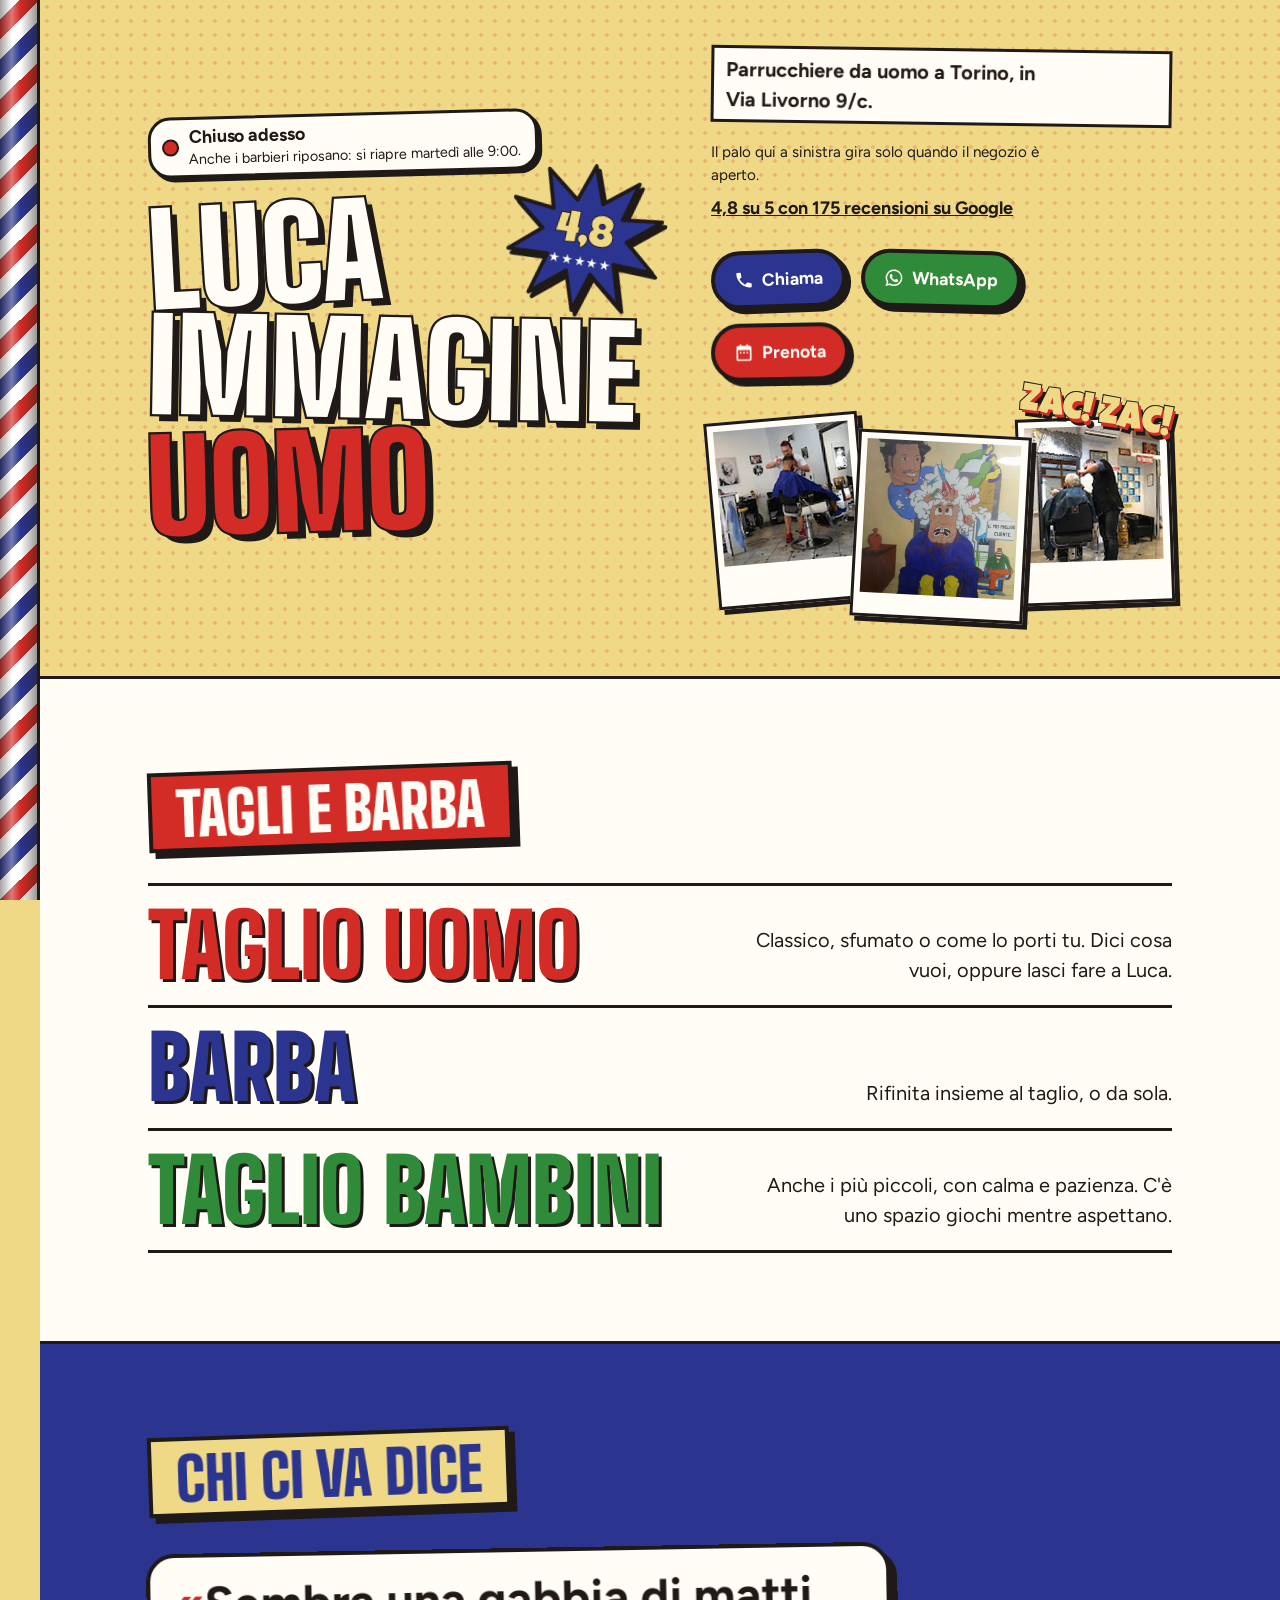
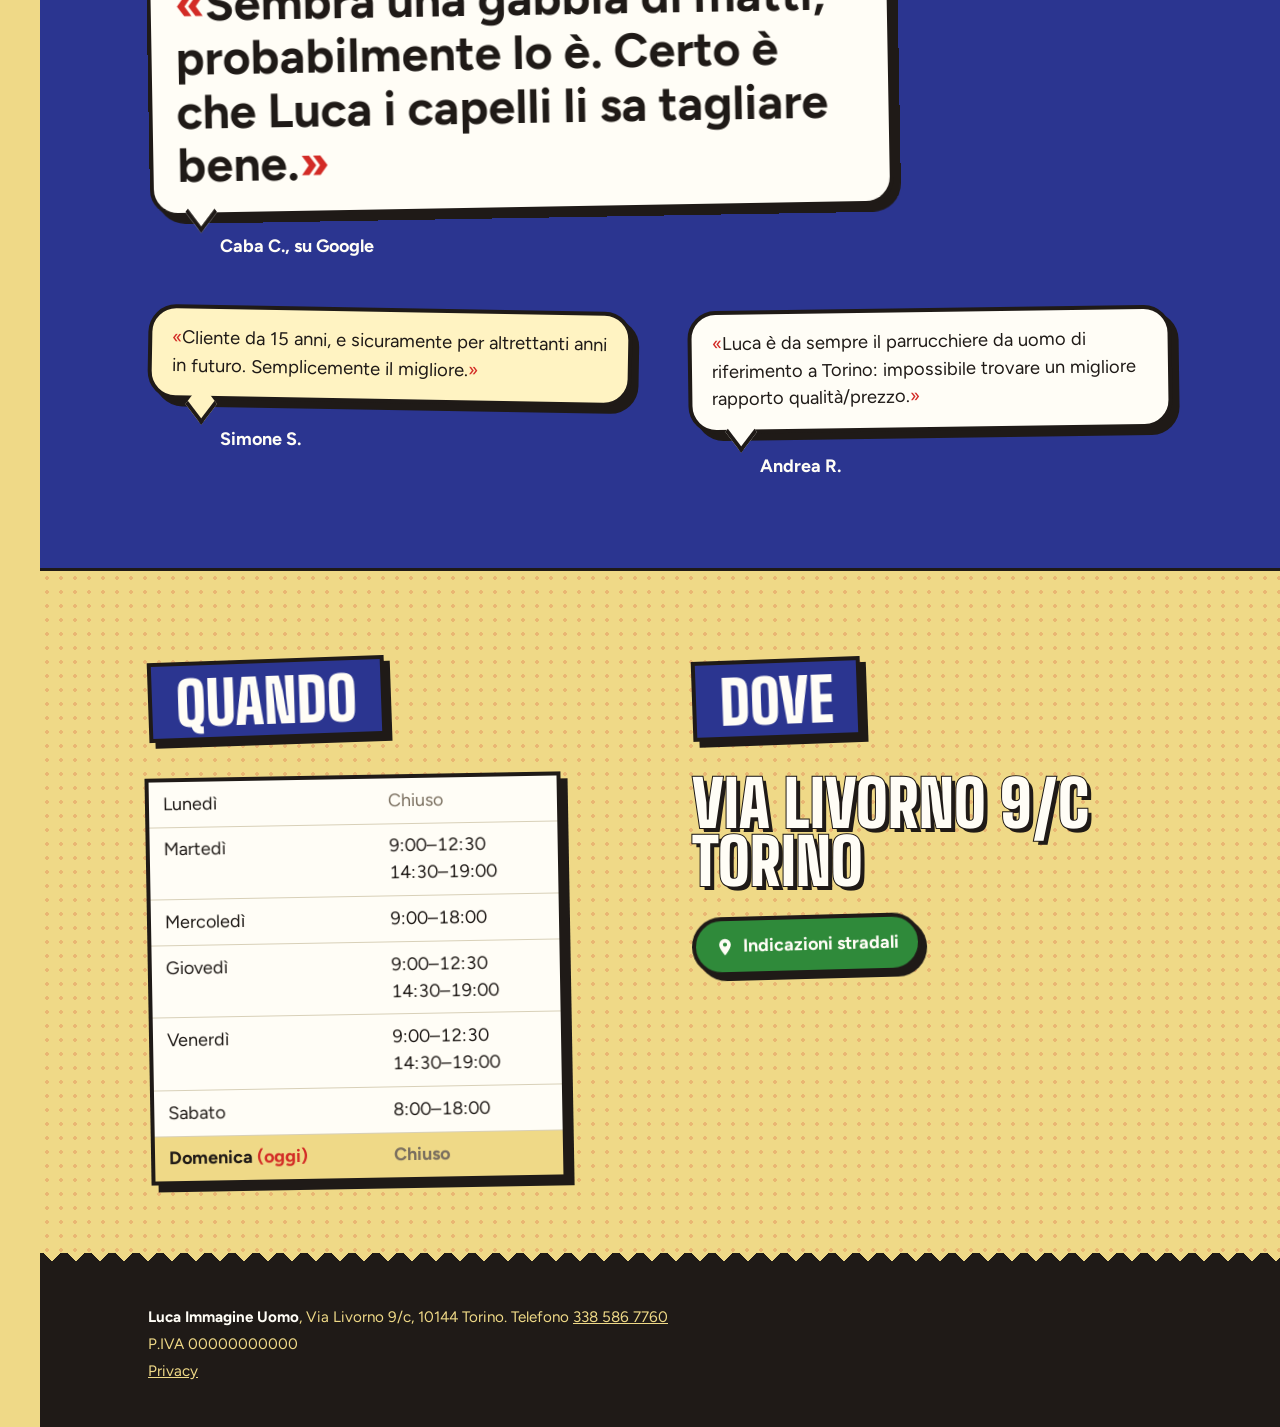
==== index.html @ 42a4b359 "Prenota segue il mouse ovunque dal primo movimento Co-Authored-By: Claude <noreply@anthropic.com>" ====
<!doctype html>
<html lang="it">
<head>
<meta charset="utf-8">
<meta name="viewport" content="width=device-width, initial-scale=1, viewport-fit=cover">
<title>Luca Immagine Uomo — Parrucchiere da uomo a Torino, Via Livorno 9/c</title>
<meta name="description" content="Parrucchiere da uomo in Via Livorno 9/c a Torino. Taglio, barba e bambini. 4,8 su Google con 175 recensioni. Chiama, scrivi su WhatsApp o prenota online.">
<meta property="og:title" content="Luca Immagine Uomo — Parrucchiere da uomo a Torino">
<meta property="og:image" content="assets/murale.jpg">
<meta property="og:description" content="Via Livorno 9/c, Torino. Taglio, barba e bambini.">
<meta name="theme-color" content="#efd987">
<link rel="icon" href="assets/favicon.svg" type="image/svg+xml">
<link rel="preload" href="assets/luckiest-guy-latin-400-normal.woff2" as="font" type="font/woff2" crossorigin>
<link rel="preload" href="assets/big-shoulders-display-latin-900-normal.woff2" as="font" type="font/woff2" crossorigin>
<link rel="stylesheet" href="style.css">
<script type="application/ld+json">
{
  "@context": "https://schema.org",
  "@type": "HairSalon",
  "name": "Luca Immagine Uomo",
  "telephone": "+393385867760",
  "address": {
    "@type": "PostalAddress",
    "streetAddress": "Via Livorno 9/c",
    "postalCode": "10144",
    "addressLocality": "Torino",
    "addressCountry": "IT"
  },
  "openingHoursSpecification": [
    {"@type":"OpeningHoursSpecification","dayOfWeek":["Tuesday","Thursday","Friday"],"opens":"09:00","closes":"12:30"},
    {"@type":"OpeningHoursSpecification","dayOfWeek":["Tuesday","Thursday","Friday"],"opens":"14:30","closes":"19:00"},
    {"@type":"OpeningHoursSpecification","dayOfWeek":"Wednesday","opens":"09:00","closes":"18:00"},
    {"@type":"OpeningHoursSpecification","dayOfWeek":"Saturday","opens":"08:00","closes":"18:00"}
  ]
}
</script>
</head>
<body>

<div class="palo" aria-hidden="true"></div>

<header class="testa">
  <div class="dentro">
    <div class="nome-scatola">
      <a class="stato" id="stato" href="#orari">Guarda gli orari</a>
      <div class="nome-riga">
      <h1 class="grande nome"><span>Luca</span><span>Immagine</span><span class="uomo">Uomo</span></h1>
      <div class="scoppio" aria-hidden="true">
        <svg viewBox="0 0 200 200"><polygon points="100,4 117,52 160,18 146,68 198,62 156,96 196,130 144,128 160,182 116,146 100,196 84,146 40,182 56,128 4,130 44,96 2,62 54,68 40,18 83,52"/></svg>
        <span class="voto">4,8<small>★★★★★</small></span>
      </div>
      </div>
    </div>

    <div>
      <p class="sotto">Parrucchiere da uomo a Torino, in <span class="nowrap">Via Livorno 9/c</span>.</p>
      <p class="nota">Il palo qui a sinistra gira solo quando il negozio è aperto.</p>

      <p class="recensioni-link"><a href="https://www.google.com/maps/search/?api=1&amp;query=Luca+Immagine+Uomo+Via+Livorno+9c+Torino" rel="noopener">4,8 su 5 con 175 recensioni su Google</a></p>

      <nav class="azioni" aria-label="Contatti">
        <a class="chiama" href="tel:+393385867760">
          <svg viewBox="0 0 24 24" aria-hidden="true"><path fill="currentColor" d="M6.6 10.8a15.1 15.1 0 0 0 6.6 6.6l2.2-2.2c.3-.3.7-.4 1-.2 1.1.4 2.3.6 3.6.6.6 0 1 .4 1 1V20c0 .6-.4 1-1 1A17 17 0 0 1 3 4c0-.6.4-1 1-1h3.5c.6 0 1 .4 1 1 0 1.3.2 2.5.6 3.6.1.3 0 .7-.2 1l-2.3 2.2Z"/></svg>
          Chiama
        </a>
        <a class="whatsapp" href="https://wa.me/393385867760" rel="noopener">
          <svg viewBox="0 0 24 24" aria-hidden="true"><path fill="currentColor" d="M12 2a10 10 0 0 0-8.6 15.1L2 22l5-1.3A10 10 0 1 0 12 2Zm0 18.2c-1.5 0-3-.4-4.2-1.2l-.3-.2-3 .8.8-2.9-.2-.3A8.2 8.2 0 1 1 12 20.2Zm4.5-6.1c-.2-.1-1.5-.7-1.7-.8-.2-.1-.4-.1-.6.1l-.8 1c-.1.2-.3.2-.5.1a6.7 6.7 0 0 1-3.3-2.9c-.3-.4.3-.4.7-1.4.1-.2 0-.3 0-.4l-.8-1.8c-.2-.5-.4-.4-.6-.4h-.5c-.2 0-.4.1-.7.3-.2.3-.9.9-.9 2.2s.9 2.5 1 2.7c.1.2 1.8 2.8 4.4 3.9 1.6.7 2.3.8 3.1.6.5-.1 1.5-.6 1.7-1.2.2-.6.2-1.1.2-1.2-.1-.1-.2-.2-.5-.3Z"/></svg>
          WhatsApp
        </a>
        <a class="prenota" href="https://www.cutapp.it/prenota/parrucchiere-luca-immagine-uomo-torino-8bb808/" rel="noopener">
          <svg viewBox="0 0 24 24" aria-hidden="true"><path fill="currentColor" d="M7 2v2H5a2 2 0 0 0-2 2v14c0 1.1.9 2 2 2h14a2 2 0 0 0 2-2V6a2 2 0 0 0-2-2h-2V2h-2v2H9V2H7Zm-2 7h14v11H5V9Zm2 2v2h2v-2H7Zm4 0v2h2v-2h-2Zm4 0v2h2v-2h-2Z"/></svg>
          Prenota
        </a>
      </nav>

      <div class="tavolo">
        <span class="zac" aria-hidden="true">Zac! Zac!</span>
        <ul class="polaroid" aria-label="Foto dal negozio">
          <li><img src="assets/luca-al-lavoro-1.jpg" width="375" height="375" alt="Luca al lavoro in negozio, con un cliente seduto sulla poltrona."></li>
          <li><img src="assets/murale-quadrato.jpg" width="480" height="480" alt="Il murale del vecchio negozio: Luca in versione fumetto taglia una montagna di capelli schiumosi a un cliente terrorizzato."></li>
          <li><img src="assets/luca-al-lavoro-2.jpg" width="375" height="375" alt="Luca mentre taglia i capelli a un cliente."></li>
        </ul>
      </div>
    </div>
  </div>
</header>

<main>
  <section class="sezione nuvola" aria-labelledby="t-cosa">
    <div class="dentro">
      <h2 class="grande titolo" id="t-cosa">Tagli e barba</h2>
      <ul class="listino">
        <li>
          <h3 class="grande">Taglio uomo</h3>
          <p>Classico, sfumato o come lo porti tu. Dici cosa vuoi, oppure lasci fare a Luca.</p>
        </li>
        <li>
          <h3 class="grande">Barba</h3>
          <p>Rifinita insieme al taglio, o da sola.</p>
        </li>
        <li>
          <h3 class="grande">Taglio bambini</h3>
          <p>Anche i più piccoli, con calma e pazienza. C'è uno spazio giochi mentre aspettano.</p>
        </li>
      </ul>
    </div>
  </section>

  <section class="sezione mantella" aria-labelledby="t-voci">
    <div class="dentro">
      <h2 class="grande titolo" id="t-voci">Chi ci va dice</h2>
      <div class="voci">
        <blockquote class="citazione">
          <p>Sembra una gabbia di matti, probabilmente lo è. Certo è che Luca i capelli li sa tagliare bene.</p>
          <footer>Caba C., su Google</footer>
        </blockquote>
      </div>
      <ul class="altre">
        <li>
          <blockquote>
            <p>Cliente da 15 anni, e sicuramente per altrettanti anni in futuro. Semplicemente il migliore.</p>
            <footer>Simone S.</footer>
          </blockquote>
        </li>
        <li>
          <blockquote>
            <p>Luca è da sempre il parrucchiere da uomo di riferimento a Torino: impossibile trovare un migliore rapporto qualità/prezzo.</p>
            <footer>Andrea R.</footer>
          </blockquote>
        </li>
      </ul>
    </div>
  </section>

  <section class="sezione muro" id="orari" aria-labelledby="t-quando">
    <div class="dentro pratico">
      <div>
        <h2 class="grande titolo" id="t-quando">Quando</h2>
        <table class="orari">
          <tbody>
            <tr data-giorno="1"><th scope="row">Lunedì</th><td class="riposo">Chiuso</td></tr>
            <tr data-giorno="2"><th scope="row">Martedì</th><td>9:00–12:30<br>14:30–19:00</td></tr>
            <tr data-giorno="3"><th scope="row">Mercoledì</th><td>9:00–18:00</td></tr>
            <tr data-giorno="4"><th scope="row">Giovedì</th><td>9:00–12:30<br>14:30–19:00</td></tr>
            <tr data-giorno="5"><th scope="row">Venerdì</th><td>9:00–12:30<br>14:30–19:00</td></tr>
            <tr data-giorno="6"><th scope="row">Sabato</th><td>8:00–18:00</td></tr>
            <tr data-giorno="0"><th scope="row">Domenica</th><td class="riposo">Chiuso</td></tr>
          </tbody>
        </table>
      </div>
      <div>
        <h2 class="grande titolo">Dove</h2>
        <address class="grande indirizzo">Via Livorno 9/c<br>Torino</address>
        <a class="pulsante" href="https://www.google.com/maps/dir/?api=1&amp;destination=Via+Livorno+9c+10144+Torino" rel="noopener">
          <svg viewBox="0 0 24 24" aria-hidden="true"><path fill="currentColor" d="M12 2a7 7 0 0 0-7 7c0 5.2 7 13 7 13s7-7.8 7-13a7 7 0 0 0-7-7Zm0 9.5A2.5 2.5 0 1 1 12 6.5a2.5 2.5 0 0 1 0 5Z"/></svg>
          Indicazioni stradali
        </a>
      </div>
    </div>
  </section>
</main>

<footer class="piede">
  <div class="dentro">
    <p><strong>Luca Immagine Uomo</strong>, Via Livorno 9/c, 10144 Torino. Telefono <a href="tel:+393385867760">338 586 7760</a></p>
    <p>P.IVA <!-- DA INSERIRE: partita IVA del cliente -->00000000000</p>
    <p><a href="privacy.html">Privacy</a></p>
  </div>
</footer>

<script>
/* Dice se il negozio è aperto adesso (ora di Torino) e fa girare il palo.
   Nessun dato esce dal browser. Se gli orari cambiano, vanno cambiati
   qui sotto E nella tabella "Quando" più in alto. */
(function () {
  var ORARI = {
    0: [],
    1: [],
    2: [["09:00", "12:30"], ["14:30", "19:00"]],
    3: [["09:00", "18:00"]],
    4: [["09:00", "12:30"], ["14:30", "19:00"]],
    5: [["09:00", "12:30"], ["14:30", "19:00"]],
    6: [["08:00", "18:00"]]
  };
  var NOMI = ["domenica", "lunedì", "martedì", "mercoledì", "giovedì", "venerdì", "sabato"];
  var SIGLE = { Sun: 0, Mon: 1, Tue: 2, Wed: 3, Thu: 4, Fri: 5, Sat: 6 };

  function minuti(t) { var p = t.split(":"); return p[0] * 60 + +p[1]; }
  function bello(t) { return t.replace(/^0/, ""); }

  function aggiorna() {
    var parti = {};
    new Intl.DateTimeFormat("en-GB", {
      timeZone: "Europe/Rome", weekday: "short",
      hour: "2-digit", minute: "2-digit", hourCycle: "h23"
    }).formatToParts(new Date()).forEach(function (p) { parti[p.type] = p.value; });

    var giorno = SIGLE[parti.weekday];
    var adesso = +parti.hour * 60 + +parti.minute;

    // la prossima apertura dopo un certo minuto di oggi
    function prossima(dopo) {
      for (var i = 0; i < 8; i++) {
        var g = (giorno + i) % 7;
        for (var j = 0; j < ORARI[g].length; j++) {
          var inizio = ORARI[g][j][0];
          if (i > 0 || minuti(inizio) > dopo) {
            var giornoTesto = i === 0 ? "" : i === 1 ? "domani " : NOMI[g] + " ";
            return { oggi: i === 0, testo: giornoTesto + "alle " + bello(inizio) };
          }
        }
      }
      return null;
    }

    var fasce = ORARI[giorno], fascia = null;
    fasce.forEach(function (f) {
      if (adesso >= minuti(f[0]) && adesso < minuti(f[1])) fascia = f;
    });

    var aperto = !!fascia, titolo, frase = "", poi;
    if (aperto) {
      titolo = "Aperto adesso, fino alle " + bello(fascia[1]);
      poi = prossima(minuti(fascia[1]) - 1);
      if (poi) {
        frase = (poi.oggi ? "Poi Luca va a mangiare: si riapre " : "Poi le forbici riposano: si riapre ") + poi.testo + ".";
      }
    } else {
      titolo = "Chiuso adesso";
      poi = prossima(adesso);
      if (poi) {
        if (!fasce.length) frase = "Anche i barbieri riposano: si riapre ";
        else if (!poi.oggi) frase = "Le forbici riposano: si riapre ";
        else if (adesso < minuti(fasce[0][0])) frase = "Luca sta scaldando le forbici: si apre ";
        else frase = "Luca è a pranzo: si riapre ";
        frase += poi.testo + ".";
      }
    }

    document.body.classList.toggle("aperto", aperto);
    document.body.classList.toggle("chiuso", !aperto);

    var stato = document.getElementById("stato");
    var dentro = document.createElement("span");
    var forte = document.createElement("strong");
    var piccolo = document.createElement("small");
    forte.textContent = titolo;
    piccolo.textContent = frase;
    dentro.appendChild(forte);
    dentro.appendChild(piccolo);
    stato.textContent = "";
    stato.appendChild(dentro);

    var righe = document.querySelectorAll(".orari tr");
    for (var r = 0; r < righe.length; r++) {
      righe[r].classList.toggle("oggi", +righe[r].getAttribute("data-giorno") === giorno);
    }
  }

  try { aggiorna(); setInterval(aggiorna, 60000); } catch (e) { /* resta il link agli orari */ }
})();
</script>
<script>
/* Gioco di pochi secondi, solo col mouse su schermo grande:
   dal primo movimento del mouse "Prenota" resta attaccato al puntatore,
   ovunque vada; "Chiama" scappa quando ci si avvicina.
   Dopo DURATA millisecondi tutto torna fermo e normale.
   Non parte su telefono, da tastiera o con le animazioni ridotte. */
(function () {
  if (!window.matchMedia) return;
  if (!matchMedia("(hover: hover) and (pointer: fine) and (min-width: 56rem)").matches) return;
  if (matchMedia("(prefers-reduced-motion: reduce)").matches) return;

  var DURATA = 6000;
  var pezzi = [
    { el: document.querySelector(".azioni .prenota"), segue: true, x: 0, y: 0 },
    { el: document.querySelector(".azioni .chiama"), segue: false, raggio: 130, max: 110, x: 0, y: 0 }
  ];
  if (!pezzi[0].el || !pezzi[1].el) return;
  var partito = false;

  function muovi(e) {
    if (!partito) {
      partito = true;
      pezzi[0].el.style.zIndex = 30; // sopra a tutto mentre insegue
      setTimeout(fine, DURATA);
    }
    pezzi.forEach(function (p) {
      var r = p.el.getBoundingClientRect();
      // centro "di casa" del bottone, cioè senza lo spostamento del gioco
      var cx = r.left + r.width / 2 - p.x, cy = r.top + r.height / 2 - p.y;
      var dx = e.clientX - cx, dy = e.clientY - cy;
      var d = Math.sqrt(dx * dx + dy * dy) || 1;
      if (p.segue) {
        p.x = dx; p.y = dy;
      } else if (d < p.raggio) {
        var spinta = (1 - d / p.raggio) * p.max;
        p.x = -dx / d * spinta; p.y = -dy / d * spinta;
      } else { p.x = 0; p.y = 0; }
      p.el.style.translate = p.x + "px " + p.y + "px";
    });
  }

  function fine() {
    document.removeEventListener("mousemove", muovi);
    pezzi.forEach(function (p) { p.el.style.translate = ""; p.el.style.zIndex = ""; });
  }

  document.addEventListener("mousemove", muovi, { passive: true });
})();
</script>
</body>
</html>
---- style.css ----
/* Luca Immagine Uomo
   Fumetto: muro giallo a puntini, contorni neri, adesivi storti.
   Il palo da barbiere sul bordo sinistro gira solo quando il negozio
   è aperto (lo decide lo script in fondo a index.html). */

@font-face {
  font-family: "Big Shoulders";
  src: url("assets/big-shoulders-display-latin-900-normal.woff2") format("woff2");
  font-weight: 900;
  font-display: swap;
}
@font-face {
  font-family: "Luckiest Guy";
  src: url("assets/luckiest-guy-latin-400-normal.woff2") format("woff2");
  font-display: swap;
}
@font-face {
  font-family: "Figtree";
  src: url("assets/figtree-latin-400-normal.woff2") format("woff2");
  font-weight: 400;
  font-display: swap;
}
@font-face {
  font-family: "Figtree";
  src: url("assets/figtree-latin-700-normal.woff2") format("woff2");
  font-weight: 700;
  font-display: swap;
}

:root {
  --muro: #efd987;
  --mantella: #2b3590;
  --pettine: #2f8a3a;
  --forbici: #d32b26;
  --inchiostro: #1f1a17;
  --nuvola: #fffdf6;
  --tratto: 3px solid var(--inchiostro);
  --ombra: 5px 5px 0 var(--inchiostro);
  --puntini: radial-gradient(rgba(211, 43, 38, 0.2) 1.6px, transparent 1.8px);
  --palo: clamp(16px, 3.6vw, 40px);
  --barra: 4.25rem;
}

* { box-sizing: border-box; }

html { -webkit-text-size-adjust: 100%; scroll-behavior: smooth; overflow-x: clip; }

body {
  margin: 0;
  padding-left: var(--palo);
  padding-bottom: calc(var(--barra) + env(safe-area-inset-bottom, 0px));
  background: var(--muro);
  color: var(--inchiostro);
  font-family: "Figtree", system-ui, sans-serif;
  font-size: 1.125rem;
  line-height: 1.5;
}

img { display: block; max-width: 100%; height: auto; }
a { color: inherit; }
:focus-visible { outline: 3px solid var(--inchiostro); outline-offset: 3px; box-shadow: 0 0 0 3px #fff; }

.dentro {
  max-width: 70rem;
  margin: 0 auto;
  padding-left: clamp(16px, 4vw, 48px);
  padding-right: clamp(16px, 4vw, 48px);
}

.grande {
  font-family: "Big Shoulders", "Arial Narrow", Impact, sans-serif;
  font-weight: 900;
  text-transform: uppercase;
  line-height: 0.9;
  margin: 0;
}

/* ---------- Il palo ---------- */

.palo {
  position: fixed;
  z-index: 20;
  top: 0;
  bottom: 0;
  left: 0;
  width: var(--palo);
  border-right: var(--tratto);
  background-image:
    linear-gradient(90deg, rgba(31,26,23,.4), rgba(255,255,255,.35) 32%, rgba(255,255,255,0) 55%, rgba(31,26,23,.45)),
    repeating-linear-gradient(135deg,
      #fff 0 14.142px,
      var(--forbici) 14.142px 28.284px,
      #fff 28.284px 42.426px,
      var(--mantella) 42.426px 56.569px);
  background-size: 100% 100%, 100% 80px;
}
@media (prefers-reduced-motion: no-preference) {
  .aperto .palo { animation: gira 2.6s linear infinite; }
  @keyframes gira { to { background-position: 0 0, 0 80px; } }
}

/* ---------- Testa ---------- */

.testa {
  background: var(--puntini) 0 0 / 14px 14px var(--muro);
  padding-top: clamp(1.5rem, 4vw, 3rem);
  padding-bottom: clamp(2.5rem, 6vw, 4.5rem);
}
.testa .dentro { display: grid; gap: 2rem; }

.nome-scatola { container-type: inline-size; }
.nome-riga { position: relative; }

.nome {
  font-size: 25cqi;
  color: var(--nuvola);
  -webkit-text-stroke: 0.9cqi var(--inchiostro);
  paint-order: stroke fill;
  text-shadow: 1.4cqi 1.4cqi 0 var(--inchiostro);
}
.nome span { display: block; width: max-content; }
.nome span:nth-child(1) { transform: rotate(-3deg); }
.nome span:nth-child(2) { transform: rotate(1deg); }
.nome .uomo { color: var(--forbici); transform: rotate(-1.5deg); }

.stato {
  display: inline-flex;
  align-items: center;
  gap: 0.6rem;
  margin: 0 0 1.5rem;
  padding: 0.4rem 0.9rem 0.4rem 0.7rem;
  background: var(--nuvola);
  border: var(--tratto);
  box-shadow: 4px 4px 0 var(--inchiostro);
  border-radius: 1.4rem;
  line-height: 1.3;
  text-decoration: none;
  transform: rotate(-1.5deg);
}
.stato::before {
  content: "";
  width: 0.8rem;
  height: 0.8rem;
  border-radius: 50%;
  border: 2px solid var(--inchiostro);
  background: #b9b3a3;
  flex: none;
}
.stato strong { display: block; }
.stato small { display: block; font-size: 0.9rem; }
.aperto .stato::before { background: #3fcf5f; }
.chiuso .stato::before { background: var(--forbici); }

/* adesivo del voto, appiccicato di fianco a "LUCA" */
.scoppio {
  position: absolute;
  right: -1cqi;
  top: -7cqi;
  width: 30cqi;
  aspect-ratio: 1;
  display: grid;
  place-items: center;
  transform: rotate(10deg);
}
.scoppio svg {
  position: absolute;
  inset: 0;
  width: 100%;
  height: 100%;
  fill: var(--mantella);
  stroke: var(--inchiostro);
  stroke-width: 5;
  stroke-linejoin: round;
  filter: drop-shadow(4px 4px 0 var(--inchiostro));
}
.scoppio .voto {
  position: relative;
  font-family: "Luckiest Guy", "Arial Black", sans-serif;
  font-size: 8.5cqi;
  line-height: 1;
  color: var(--muro);
  -webkit-text-stroke: 0.35cqi var(--inchiostro);
  paint-order: stroke fill;
  text-align: center;
  margin-top: 1.5cqi;
}
.scoppio .voto small {
  display: block;
  font-size: 2.6cqi;
  letter-spacing: 0.05em;
  color: var(--nuvola);
  -webkit-text-stroke: 0;
}
@media (prefers-reduced-motion: no-preference) {
  .scoppio { animation: botto 0.6s cubic-bezier(.2, 1.6, .4, 1) 0.25s both; }
  @keyframes botto {
    from { transform: rotate(-25deg) scale(0); }
    to { transform: rotate(10deg) scale(1); }
  }
}

.sotto {
  display: inline-block;
  background: var(--nuvola);
  border: var(--tratto);
  padding: 0.35rem 0.75rem;
  margin: 0;
  font-weight: 700;
  font-size: clamp(1.05rem, 2.4vw, 1.25rem);
  transform: rotate(0.8deg);
}
.nowrap { white-space: nowrap; }
.nota { font-size: 0.95rem; margin: 1rem 0 0; max-width: 34ch; }
@media (prefers-reduced-motion: reduce) { .nota { display: none; } }
.recensioni-link { margin: 0.5rem 0 0; font-weight: 700; }

/* ---------- Polaroid a colori + adesivo "Zac! Zac!" ---------- */

.tavolo { position: relative; margin-top: 2.25rem; max-width: 30rem; }
.zac {
  position: absolute;
  z-index: 5;
  top: -1.4rem;
  right: 0;
  font-family: "Luckiest Guy", "Arial Black", sans-serif;
  font-size: clamp(1.6rem, 6vw, 2.4rem);
  line-height: 1;
  color: var(--muro);
  -webkit-text-stroke: 2px var(--inchiostro);
  paint-order: stroke fill;
  text-shadow: 3px 3px 0 var(--forbici), 6px 6px 0 var(--inchiostro);
  transform: rotate(10deg);
  pointer-events: none;
}
.polaroid {
  list-style: none;
  margin: 0;
  padding: 0;
  display: grid;
  grid-template-columns: repeat(3, 1fr);
}
.polaroid li {
  position: relative;
  background: var(--nuvola);
  border: var(--tratto);
  box-shadow: var(--ombra);
  padding: 0.4rem 0.4rem 1.3rem;
}
.polaroid li:nth-child(1) { transform: rotate(-5deg); z-index: 1; }
.polaroid li:nth-child(2) { transform: rotate(3deg) translateY(1rem); margin: 0 -0.6rem; z-index: 2; }
.polaroid li:nth-child(3) { transform: rotate(-2deg); z-index: 1; }
.polaroid img { width: 100%; aspect-ratio: 1; object-fit: cover; }
/* ---------- Azioni: barra fissa su telefono, bottoni su schermo grande ---------- */

.azioni {
  position: fixed;
  z-index: 15;
  left: var(--palo);
  right: 0;
  bottom: 0;
  display: grid;
  grid-template-columns: repeat(3, 1fr);
  border-top: var(--tratto);
  padding-bottom: env(safe-area-inset-bottom, 0px);
  background: var(--inchiostro);
}
.azioni a {
  display: flex;
  flex-direction: column;
  align-items: center;
  justify-content: center;
  gap: 0.15rem;
  min-height: var(--barra);
  color: var(--nuvola);
  font-weight: 700;
  font-size: 0.95rem;
  text-decoration: none;
}
.azioni a + a { border-left: var(--tratto); }
.azioni svg { width: 1.5rem; height: 1.5rem; }
.azioni .chiama { background: var(--mantella); }
.azioni .whatsapp { background: var(--pettine); }
.azioni .prenota { background: var(--forbici); }

@media (min-width: 56rem) {
  body { padding-bottom: 0; }
  .testa .dentro { grid-template-columns: 1.1fr 1fr; gap: 3.5rem; align-items: center; }
  .azioni {
    position: static;
    display: flex;
    flex-wrap: wrap;
    gap: 0.9rem;
    background: none;
    border: 0;
    padding: 0;
    margin-top: 1.75rem;
  }
  .azioni a {
    flex-direction: row;
    gap: 0.5rem;
    min-height: 0;
    padding: 0.75rem 1.2rem;
    border: 4px solid var(--inchiostro);
    border-radius: 999px;
    box-shadow: var(--ombra);
    font-size: 1.1rem;
  }
  .azioni a + a { border-left: 4px solid var(--inchiostro); }
  .azioni a:nth-child(1) { transform: rotate(-2deg); }
  .azioni a:nth-child(2) { transform: rotate(1.5deg); }
  .azioni a:nth-child(3) { transform: rotate(-1deg); }
  .azioni a:hover { transform: rotate(0) scale(1.06); }
  .azioni svg { width: 1.25rem; height: 1.25rem; }
  .azioni a { transition: translate 0.18s ease-out; }
}

/* ---------- Sezioni ---------- */

.sezione {
  border-top: var(--tratto);
  padding-top: clamp(3rem, 8vw, 5.5rem);
  padding-bottom: clamp(3rem, 8vw, 5.5rem);
}
.sezione.nuvola { background: var(--nuvola); }
.sezione.mantella { background: var(--mantella); color: var(--nuvola); }
.sezione.muro { background: var(--puntini) 0 0 / 14px 14px var(--muro); }

/* titoli come etichette adesive */
.titolo {
  display: inline-block;
  font-size: clamp(2.2rem, 8vw, 3.75rem);
  background: var(--forbici);
  color: var(--nuvola);
  padding: 0.18em 0.4em 0.12em;
  border: 4px solid var(--inchiostro);
  box-shadow: 6px 6px 0 var(--inchiostro);
  transform: rotate(-2deg);
  margin-bottom: 2.25rem;
}
.mantella .titolo { background: var(--muro); color: var(--mantella); }
.muro .titolo { background: var(--mantella); }

/* ---------- Listino ---------- */

.listino { list-style: none; margin: 0; padding: 0; border-top: var(--tratto); }
.listino li {
  display: grid;
  gap: 0.4rem 2rem;
  padding: 1.25rem 0;
  border-bottom: var(--tratto);
}
.listino h3 {
  font-size: clamp(2.6rem, 10vw, 5.5rem);
  text-shadow: 3px 3px 0 var(--inchiostro);
}
.listino li:nth-child(1) h3 { color: var(--forbici); }
.listino li:nth-child(2) h3 { color: var(--mantella); }
.listino li:nth-child(3) h3 { color: var(--pettine); }
.listino p { margin: 0; max-width: 34ch; }
@media (min-width: 56rem) {
  .listino li { grid-template-columns: 1.2fr 1fr; align-items: end; }
  .listino p { justify-self: end; text-align: right; font-size: 1.25rem; }
}

/* ---------- Voci dei clienti: nuvolette ---------- */

.citazione, .altre blockquote { margin: 0; }
.citazione p, .altre p {
  position: relative;
  margin: 0;
  background: var(--nuvola);
  color: var(--inchiostro);
  border: 4px solid var(--inchiostro);
  border-radius: 1.75rem;
  box-shadow: 7px 7px 0 var(--inchiostro);
}
.citazione p {
  padding: 1.25rem 1.5rem;
  font-weight: 700;
  font-size: clamp(1.6rem, 4.6vw, 3rem);
  line-height: 1.12;
  max-width: 24ch;
  transform: rotate(-1deg);
}
.altre p { padding: 1rem 1.25rem; font-size: 1.15rem; }
.citazione p::before, .altre p::before { content: "«"; color: var(--forbici); }
.citazione p::after, .altre p::after { content: "»"; color: var(--forbici); }
/* la codina della nuvoletta */
.citazione footer::before, .altre footer::before {
  content: "";
  position: absolute;
  left: 1.5rem;
  top: -2.15rem;
  width: 1.4rem;
  height: 1.4rem;
  background: var(--nuvola);
  border-right: 4px solid var(--inchiostro);
  border-bottom: 4px solid var(--inchiostro);
  transform: rotate(45deg) skew(8deg, 8deg);
}
.citazione footer, .altre footer {
  position: relative;
  margin: 1.4rem 0 0 1rem;
  padding-left: 3.5rem;
  font-weight: 700;
}
.altre { list-style: none; margin: 3rem 0 0; padding: 0; display: grid; gap: 2.25rem; }
.altre li:nth-child(1) p { transform: rotate(1deg); background: #fff3c2; }
.altre li:nth-child(1) footer::before { background: #fff3c2; }
.altre li:nth-child(2) p { transform: rotate(-0.8deg); }
@media (min-width: 56rem) { .altre { grid-template-columns: 1fr 1fr; gap: 3.5rem; } }

/* ---------- Orari e indirizzo ---------- */

.pratico { display: grid; gap: 3rem; }
@media (min-width: 56rem) { .pratico { grid-template-columns: 1fr 1fr; gap: 4rem; } }

.orari {
  width: 100%;
  max-width: 26rem;
  border-collapse: separate;
  border-spacing: 0;
  background: var(--nuvola);
  border: 4px solid var(--inchiostro);
  box-shadow: 7px 7px 0 var(--inchiostro);
  font-variant-numeric: tabular-nums;
  transform: rotate(-1deg);
}
.orari th, .orari td {
  text-align: left;
  vertical-align: top;
  padding: 0.55rem 0.9rem;
  border-bottom: 1px solid #d8d0b8;
}
.orari tr:last-child th, .orari tr:last-child td { border-bottom: 0; }
.orari th { font-weight: 400; }
.orari .riposo { color: #7a6f5f; }
.orari tr.oggi th, .orari tr.oggi td { background: var(--muro); font-weight: 700; }
.orari tr.oggi th::after { content: " (oggi)"; color: var(--forbici); }

.indirizzo {
  font-style: normal;
  font-size: clamp(2.4rem, 8vw, 4rem);
  color: var(--nuvola);
  -webkit-text-stroke: 2px var(--inchiostro);
  paint-order: stroke fill;
  text-shadow: 4px 4px 0 var(--inchiostro);
  margin-bottom: 1.5rem;
}
.pulsante {
  display: inline-flex;
  align-items: center;
  gap: 0.5rem;
  padding: 0.75rem 1.2rem;
  background: var(--pettine);
  color: var(--nuvola);
  border: 4px solid var(--inchiostro);
  border-radius: 999px;
  box-shadow: var(--ombra);
  font-weight: 700;
  text-decoration: none;
  transform: rotate(-1.5deg);
}
.pulsante:hover { transform: rotate(0) scale(1.05); }
.pulsante svg { width: 1.25rem; height: 1.25rem; }

/* ---------- Piede a zig-zag ---------- */

.piede {
  position: relative;
  background: var(--inchiostro);
  color: var(--muro);
  padding: 2rem 0 2.5rem;
  font-size: 0.95rem;
}
.piede::before {
  content: "";
  position: absolute;
  left: 0;
  right: 0;
  top: -17px;
  height: 18px;
  background:
    linear-gradient(135deg, transparent 50%, var(--inchiostro) 50%) 0 0 / 24px 18px repeat-x,
    linear-gradient(-135deg, transparent 50%, var(--inchiostro) 50%) 0 0 / 24px 18px repeat-x;
}
.piede p { margin: 0.25rem 0; }
.piede strong { color: var(--nuvola); }

/* ---------- Pagina privacy ---------- */

.testo { max-width: 40rem; padding-top: 3rem; padding-bottom: 3rem; }
.testo h1 {
  font-size: clamp(3rem, 12vw, 5rem);
  color: var(--forbici);
  -webkit-text-stroke: 2px var(--inchiostro);
  paint-order: stroke fill;
  text-shadow: 4px 4px 0 var(--inchiostro);
  margin-bottom: 1.5rem;
}
.testo h2 { font-size: 1.3rem; margin: 2rem 0 0.5rem; }
.testo p { margin: 0 0 1rem; }

@media (prefers-reduced-motion: reduce) {
  .azioni a:hover, .pulsante:hover { transform: none; }
}
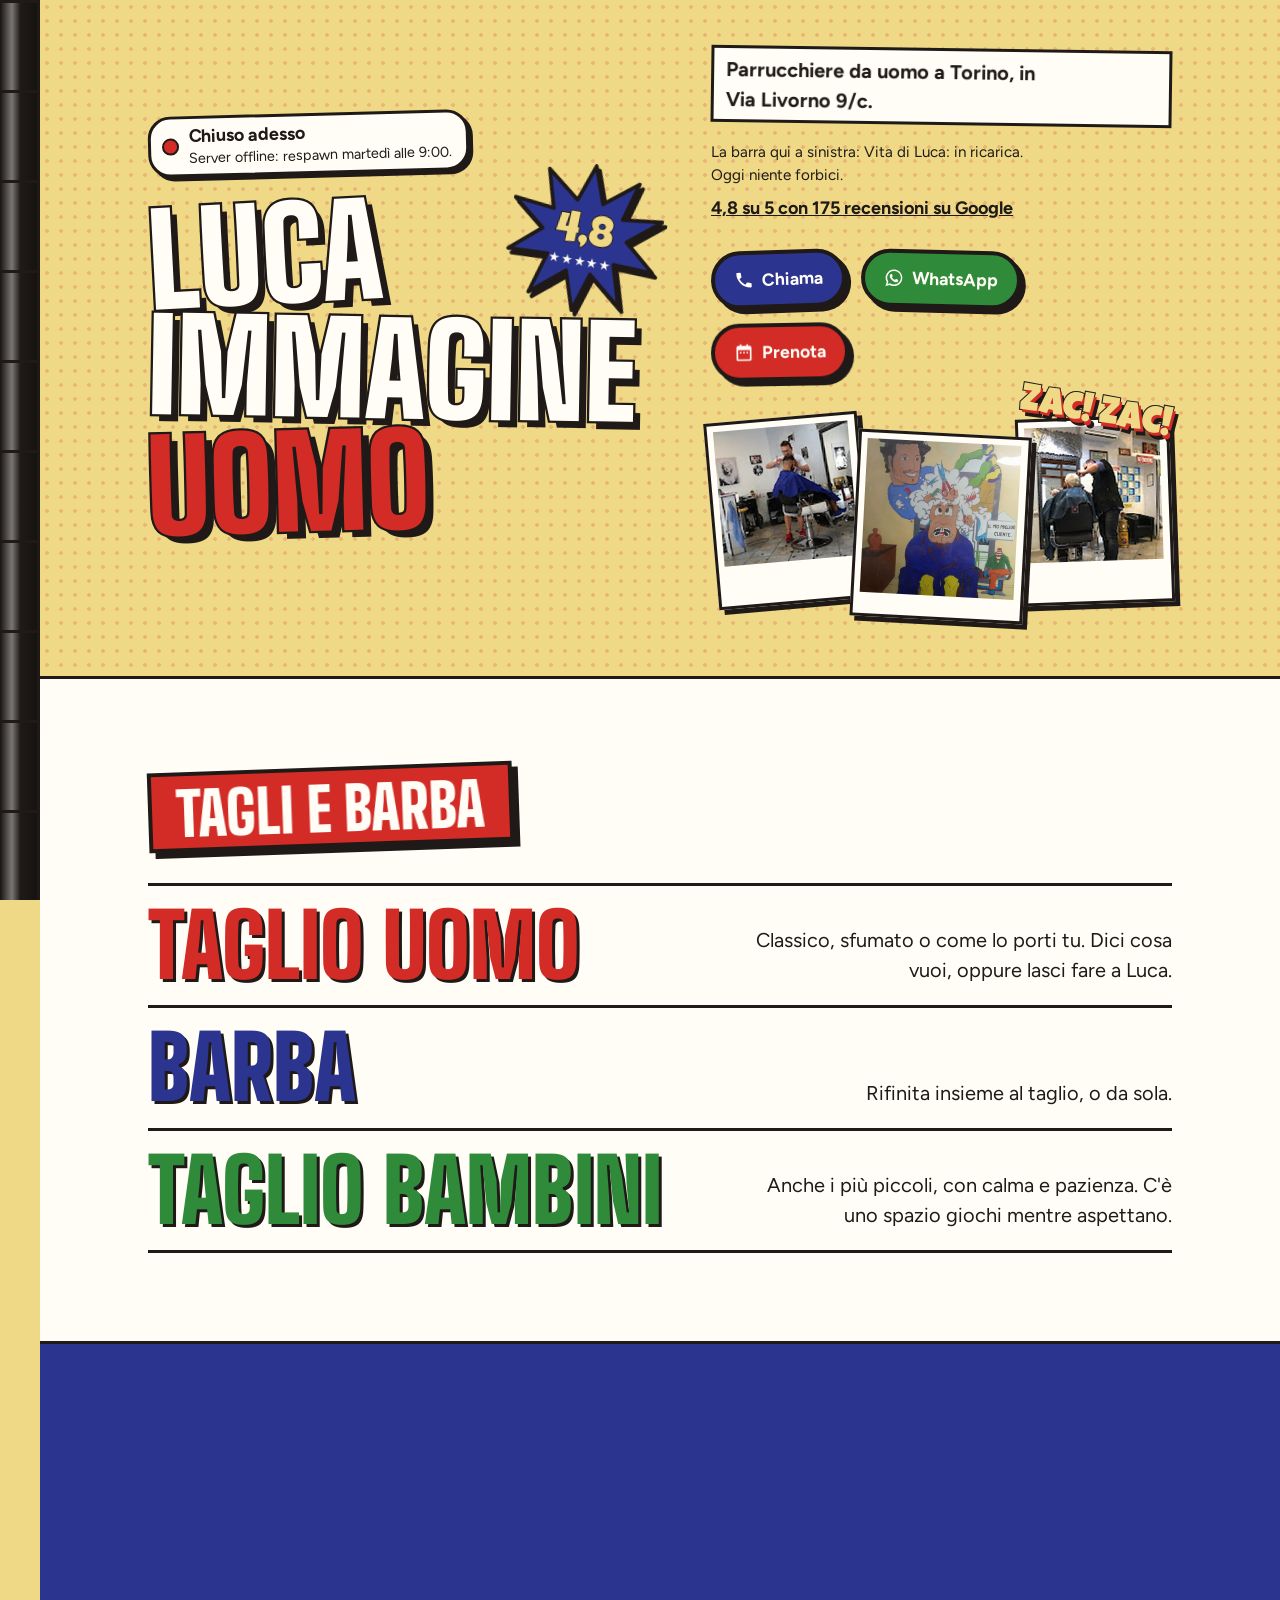
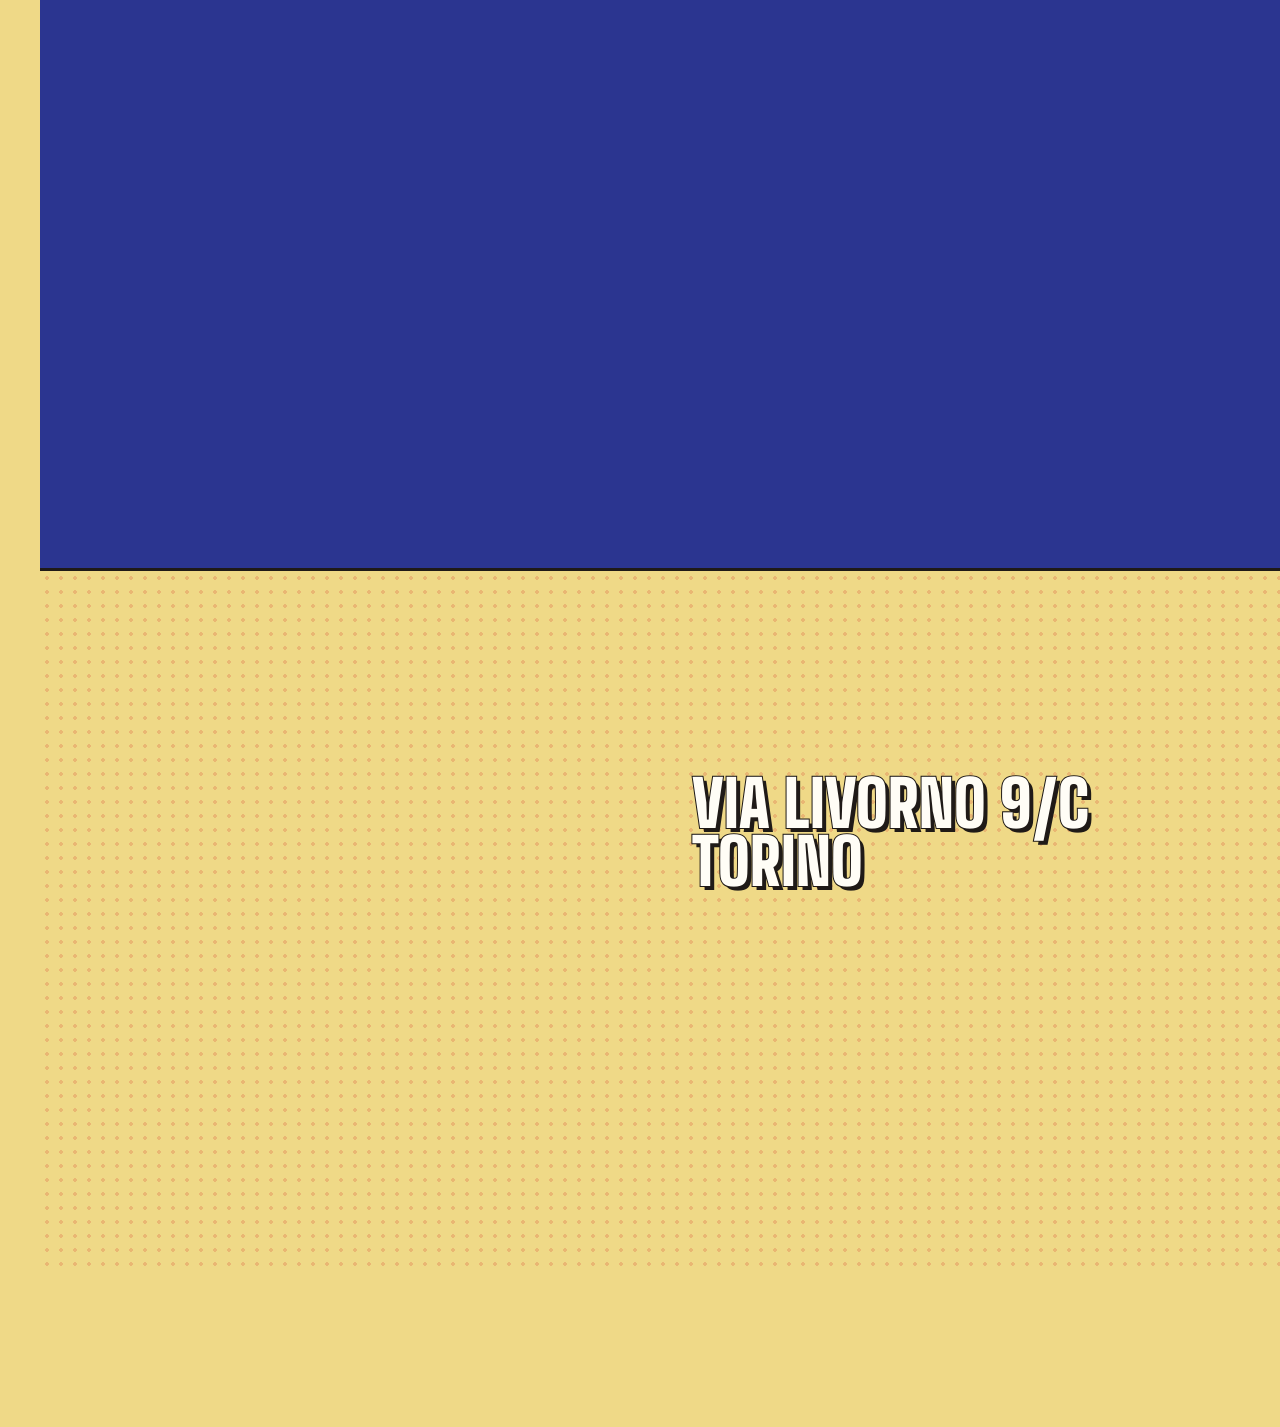
==== commit 372183a2: "Barra della vita di Luca al posto del palo, gergo da videogioco Co-Authored-By: Claude <noreply@anth" ====
--- a/index.html
+++ b/index.html
@@ -37,7 +37,7 @@
 </head>
 <body>
 
-<div class="palo" aria-hidden="true"></div>
+<div class="vita" aria-hidden="true"><div class="vita-piena"></div></div>
 
 <header class="testa">
   <div class="dentro">
@@ -54,7 +54,7 @@
 
     <div>
       <p class="sotto">Parrucchiere da uomo a Torino, in <span class="nowrap">Via Livorno 9/c</span>.</p>
-      <p class="nota">Il palo qui a sinistra gira solo quando il negozio è aperto.</p>
+      <p class="nota" id="nota">La barra qui a sinistra è la vita di Luca: si scarica durante la giornata di lavoro.</p>
 
       <p class="recensioni-link"><a href="https://www.google.com/maps/search/?api=1&amp;query=Luca+Immagine+Uomo+Via+Livorno+9c+Torino" rel="noopener">4,8 su 5 con 175 recensioni su Google</a></p>
 
@@ -169,7 +169,7 @@
 </footer>
 
 <script>
-/* Dice se il negozio è aperto adesso (ora di Torino) e fa girare il palo.
+/* Dice se il negozio è aperto adesso (ora di Torino) e regola la barra della vita.
    Nessun dato esce dal browser. Se gli orari cambiano, vanno cambiati
    qui sotto E nella tabella "Quando" più in alto. */
 (function () {
@@ -223,22 +223,46 @@
       titolo = "Aperto adesso, fino alle " + bello(fascia[1]);
       poi = prossima(minuti(fascia[1]) - 1);
       if (poi) {
-        frase = (poi.oggi ? "Poi Luca va a mangiare: si riapre " : "Poi le forbici riposano: si riapre ") + poi.testo + ".";
+        frase = (poi.oggi ? "Poi Luca va a mangiare: respawn " : "Poi le forbici riposano: respawn ") + poi.testo + ".";
       }
     } else {
       titolo = "Chiuso adesso";
       poi = prossima(adesso);
       if (poi) {
-        if (!fasce.length) frase = "Anche i barbieri riposano: si riapre ";
-        else if (!poi.oggi) frase = "Le forbici riposano: si riapre ";
-        else if (adesso < minuti(fasce[0][0])) frase = "Luca sta scaldando le forbici: si apre ";
-        else frase = "Luca è a pranzo: si riapre ";
+        if (!fasce.length) frase = "Server offline: respawn ";
+        else if (!poi.oggi) frase = "Le forbici riposano: respawn ";
+        else if (adesso < minuti(fasce[0][0])) frase = "Luca sta caricando la partita: si apre ";
+        else frase = "Luca è a pranzo: respawn ";
         frase += poi.testo + ".";
       }
     }
 
     document.body.classList.toggle("aperto", aperto);
     document.body.classList.toggle("chiuso", !aperto);
+
+    // Barra della vita: quanta giornata di lavoro resta a Luca oggi
+    var totale = 0, resta = 0;
+    fasce.forEach(function (f) {
+      var da = minuti(f[0]), a = minuti(f[1]);
+      totale += a - da;
+      resta += Math.max(0, a - Math.max(da, adesso));
+    });
+    var hp = totale ? Math.round(resta / totale * 100) : 0;
+    var ore = Math.floor(resta / 60), min = resta % 60;
+    var durata = (ore ? ore + " h" : "") + (ore && min ? " " : "") + (min || !ore ? min + " min" : "");
+    var nota;
+    if (!totale) nota = "Vita di Luca: in ricarica. Oggi niente forbici.";
+    else if (resta === 0) nota = "Vita di Luca: 0%. Per oggi ha finito, stanotte si ricarica.";
+    else if (resta === totale) nota = "Vita di Luca: 100%. Oggi ha davanti " + durata + " di forbici.";
+    else if (aperto) nota = "Vita di Luca: " + hp + "%. Per oggi gli restano " + durata + " di forbici.";
+    else nota = "Vita di Luca: " + hp + "%, in pausa. Per oggi gli restano " + durata + " di forbici.";
+
+    var radice = document.documentElement;
+    radice.style.setProperty("--hp", hp + "%");
+    document.body.classList.toggle("vita-off", !totale);
+    document.body.classList.toggle("vita-media", hp <= 50 && hp > 20);
+    document.body.classList.toggle("vita-bassa", hp <= 20);
+    document.getElementById("nota").textContent = "La barra qui a sinistra: " + nota;
 
     var stato = document.getElementById("stato");
     var dentro = document.createElement("span");
@@ -262,51 +286,73 @@
 </script>
 <script>
 /* Gioco di pochi secondi, solo col mouse su schermo grande:
-   dal primo movimento del mouse "Prenota" resta attaccato al puntatore,
-   ovunque vada; "Chiama" scappa quando ci si avvicina.
-   Dopo DURATA millisecondi tutto torna fermo e normale.
+   dal primo movimento del mouse "Prenota" insegue il puntatore ovunque
+   vada; "Chiama" scappa quando ci si avvicina.
+   Dopo DURATA millisecondi i bottoni tornano a posto e restano fermi.
    Non parte su telefono, da tastiera o con le animazioni ridotte. */
 (function () {
-  if (!window.matchMedia) return;
+  if (!window.matchMedia || !window.requestAnimationFrame) return;
   if (!matchMedia("(hover: hover) and (pointer: fine) and (min-width: 56rem)").matches) return;
   if (matchMedia("(prefers-reduced-motion: reduce)").matches) return;
 
   var DURATA = 6000;
+  var MORBIDEZZA = 0.2; // 1 = attaccato al mouse, più basso = più "elastico"
   var pezzi = [
     { el: document.querySelector(".azioni .prenota"), segue: true, x: 0, y: 0 },
     { el: document.querySelector(".azioni .chiama"), segue: false, raggio: 130, max: 110, x: 0, y: 0 }
   ];
   if (!pezzi[0].el || !pezzi[1].el) return;
-  var partito = false;
-
-  function muovi(e) {
-    if (!partito) {
-      partito = true;
-      pezzi[0].el.style.zIndex = 30; // sopra a tutto mentre insegue
-      setTimeout(fine, DURATA);
-    }
+
+  var mouse = null, partito = false, finito = false;
+
+  function alMouse(e) {
+    mouse = { x: e.clientX, y: e.clientY };
+    if (partito) return;
+    partito = true;
+    // posizione "di casa" di ogni bottone, misurata una volta sola da fermo
     pezzi.forEach(function (p) {
       var r = p.el.getBoundingClientRect();
-      // centro "di casa" del bottone, cioè senza lo spostamento del gioco
-      var cx = r.left + r.width / 2 - p.x, cy = r.top + r.height / 2 - p.y;
-      var dx = e.clientX - cx, dy = e.clientY - cy;
-      var d = Math.sqrt(dx * dx + dy * dy) || 1;
-      if (p.segue) {
-        p.x = dx; p.y = dy;
-      } else if (d < p.raggio) {
-        var spinta = (1 - d / p.raggio) * p.max;
-        p.x = -dx / d * spinta; p.y = -dy / d * spinta;
-      } else { p.x = 0; p.y = 0; }
-      p.el.style.translate = p.x + "px " + p.y + "px";
+      p.casaX = r.left + r.width / 2 + window.scrollX;
+      p.casaY = r.top + r.height / 2 + window.scrollY;
     });
+    pezzi[0].el.style.zIndex = 30; // sopra a tutto mentre insegue
+    setTimeout(function () { finito = true; }, DURATA);
+    requestAnimationFrame(passo);
   }
 
-  function fine() {
-    document.removeEventListener("mousemove", muovi);
-    pezzi.forEach(function (p) { p.el.style.translate = ""; p.el.style.zIndex = ""; });
+  function passo() {
+    var fermi = true;
+    pezzi.forEach(function (p) {
+      var vaX = 0, vaY = 0;
+      if (!finito) {
+        var dx = mouse.x - (p.casaX - window.scrollX);
+        var dy = mouse.y - (p.casaY - window.scrollY);
+        if (p.segue) {
+          vaX = dx; vaY = dy;
+        } else {
+          var d = Math.sqrt(dx * dx + dy * dy) || 1;
+          if (d < p.raggio) {
+            var spinta = (1 - d / p.raggio) * p.max;
+            vaX = -dx / d * spinta; vaY = -dy / d * spinta;
+          }
+        }
+      }
+      p.x += (vaX - p.x) * MORBIDEZZA;
+      p.y += (vaY - p.y) * MORBIDEZZA;
+      if (Math.abs(p.x) > 0.5 || Math.abs(p.y) > 0.5) fermi = false;
+      p.el.style.translate = p.x.toFixed(1) + "px " + p.y.toFixed(1) + "px";
+    });
+
+    if (finito && fermi) {
+      document.removeEventListener("mousemove", alMouse);
+      pezzi.forEach(function (p) { p.el.style.translate = ""; p.el.style.zIndex = ""; });
+      return;
+    }
+    requestAnimationFrame(passo);
   }
 
-  document.addEventListener("mousemove", muovi, { passive: true });
+  document.addEventListener("mousemove", alMouse, { passive: true });
+  window.addEventListener("resize", function () { finito = true; });
 })();
 </script>
 </body>
--- a/style.css
+++ b/style.css
@@ -1,7 +1,7 @@
 /* Luca Immagine Uomo
    Fumetto: muro giallo a puntini, contorni neri, adesivi storti.
-   Il palo da barbiere sul bordo sinistro gira solo quando il negozio
-   è aperto (lo decide lo script in fondo a index.html). */
+   Sul bordo sinistro c'è la barra della vita di Luca: si scarica
+   durante la giornata di lavoro (la regola lo script in fondo a index.html). */
 
 @font-face {
   font-family: "Big Shoulders";
@@ -75,28 +75,44 @@
   margin: 0;
 }
 
-/* ---------- Il palo ---------- */
-
-.palo {
+/* ---------- La barra della vita di Luca ----------
+   Altezza del pieno = --hp, impostata dallo script: 100% all'apertura,
+   0% alla chiusura. Verde, poi gialla sotto il 50%, rossa sotto il 20%. */
+
+.vita {
   position: fixed;
   z-index: 20;
   top: 0;
   bottom: 0;
   left: 0;
   width: var(--palo);
+  background: var(--inchiostro);
   border-right: var(--tratto);
-  background-image:
-    linear-gradient(90deg, rgba(31,26,23,.4), rgba(255,255,255,.35) 32%, rgba(255,255,255,0) 55%, rgba(31,26,23,.45)),
-    repeating-linear-gradient(135deg,
-      #fff 0 14.142px,
-      var(--forbici) 14.142px 28.284px,
-      #fff 28.284px 42.426px,
-      var(--mantella) 42.426px 56.569px);
-  background-size: 100% 100%, 100% 80px;
+}
+.vita-piena {
+  position: absolute;
+  left: 0;
+  right: 0;
+  bottom: 0;
+  height: var(--hp, 100%);
+  background: #3fcf5f;
+  transition: height 1s ease-out, background-color 0.4s;
+}
+.vita-media .vita-piena { background: #f0b400; }
+.vita-bassa .vita-piena { background: var(--forbici); }
+.vita-off .vita-piena { height: 0; }
+/* tacche ogni 10% e riflesso, sopra sia al pieno sia al vuoto */
+.vita::after {
+  content: "";
+  position: absolute;
+  inset: 0;
+  background:
+    repeating-linear-gradient(0deg, transparent 0 calc(10% - 3px), var(--inchiostro) calc(10% - 3px) 10%),
+    linear-gradient(90deg, rgba(0,0,0,.25), rgba(255,255,255,.4) 32%, rgba(255,255,255,0) 55%, rgba(0,0,0,.3));
 }
 @media (prefers-reduced-motion: no-preference) {
-  .aperto .palo { animation: gira 2.6s linear infinite; }
-  @keyframes gira { to { background-position: 0 0, 0 80px; } }
+  .aperto .vita-piena { animation: battito 1.6s ease-in-out infinite; }
+  @keyframes battito { 50% { filter: brightness(1.25); } }
 }
 
 /* ---------- Testa ---------- */
@@ -211,7 +227,6 @@
 }
 .nowrap { white-space: nowrap; }
 .nota { font-size: 0.95rem; margin: 1rem 0 0; max-width: 34ch; }
-@media (prefers-reduced-motion: reduce) { .nota { display: none; } }
 .recensioni-link { margin: 0.5rem 0 0; font-weight: 700; }
 
 /* ---------- Polaroid a colori + adesivo "Zac! Zac!" ---------- */
@@ -311,7 +326,6 @@
   .azioni a:nth-child(3) { transform: rotate(-1deg); }
   .azioni a:hover { transform: rotate(0) scale(1.06); }
   .azioni svg { width: 1.25rem; height: 1.25rem; }
-  .azioni a { transition: translate 0.18s ease-out; }
 }
 
 /* ---------- Sezioni ---------- */
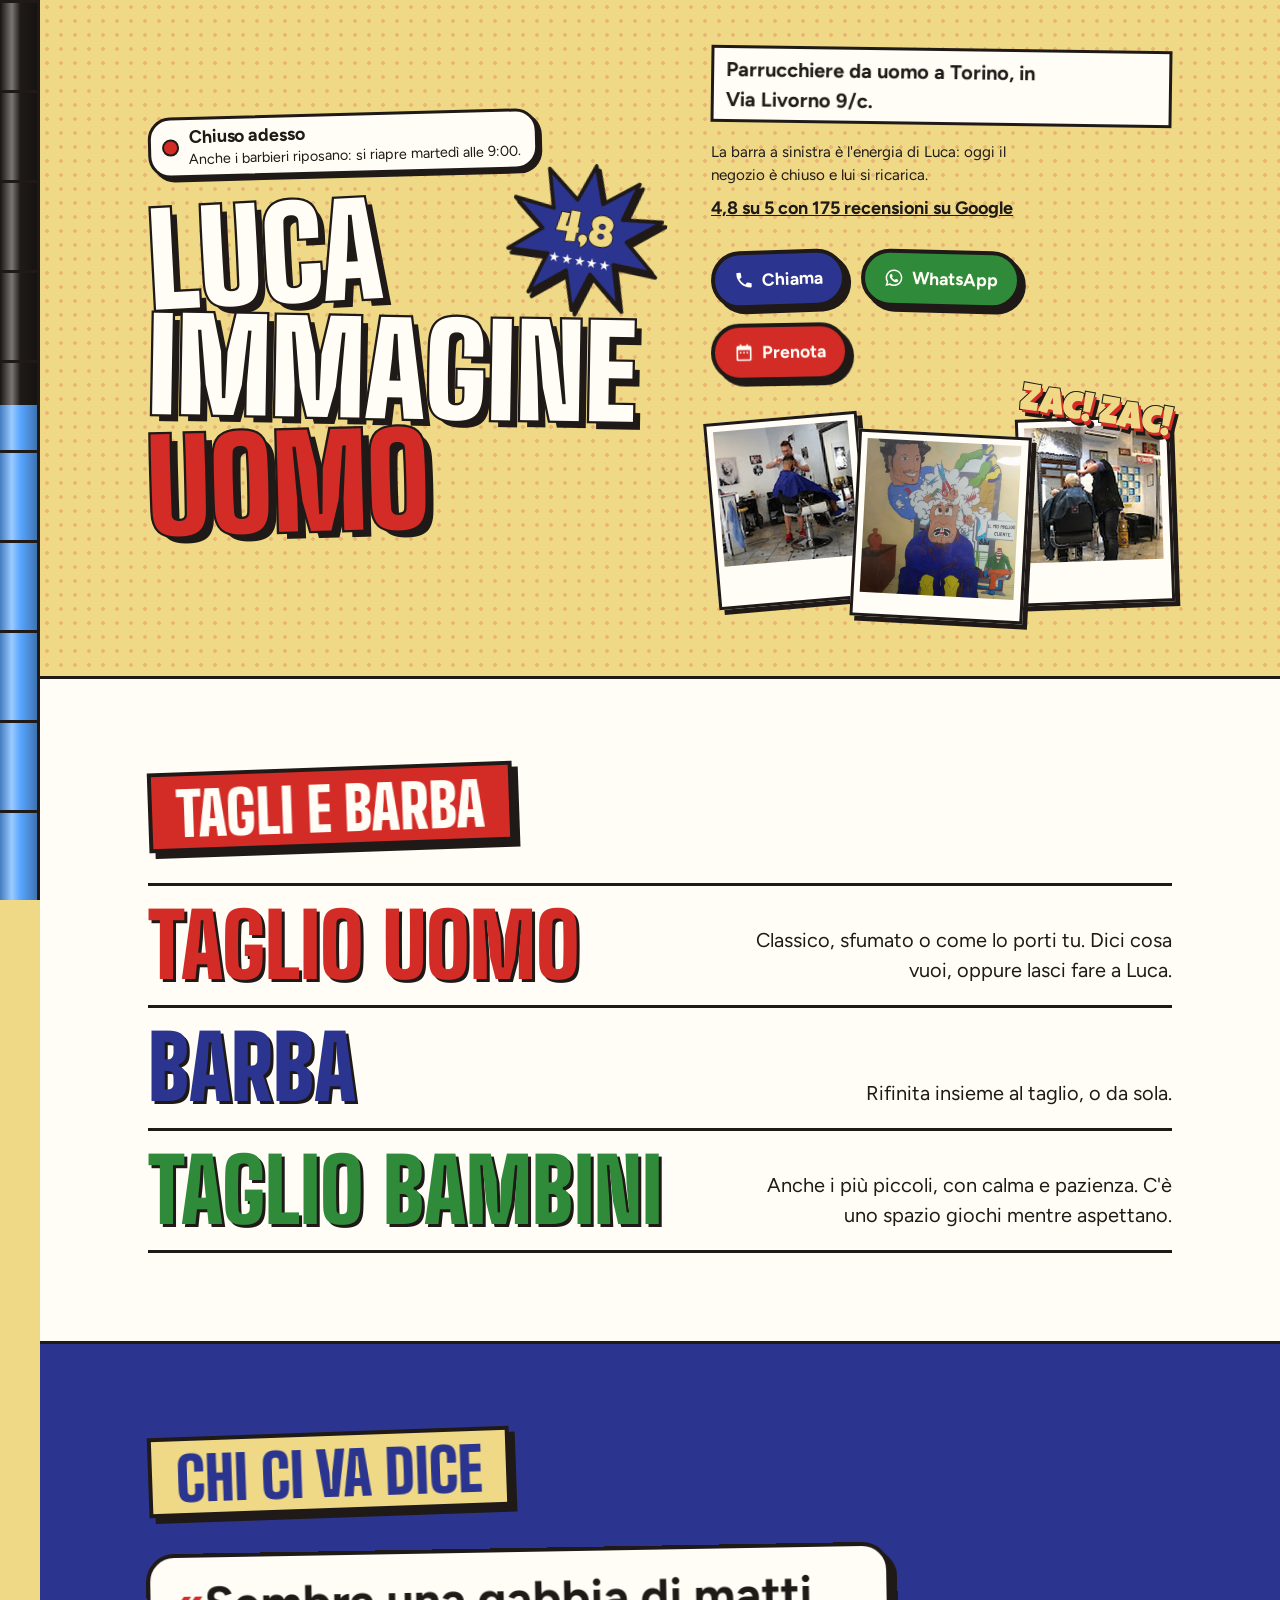
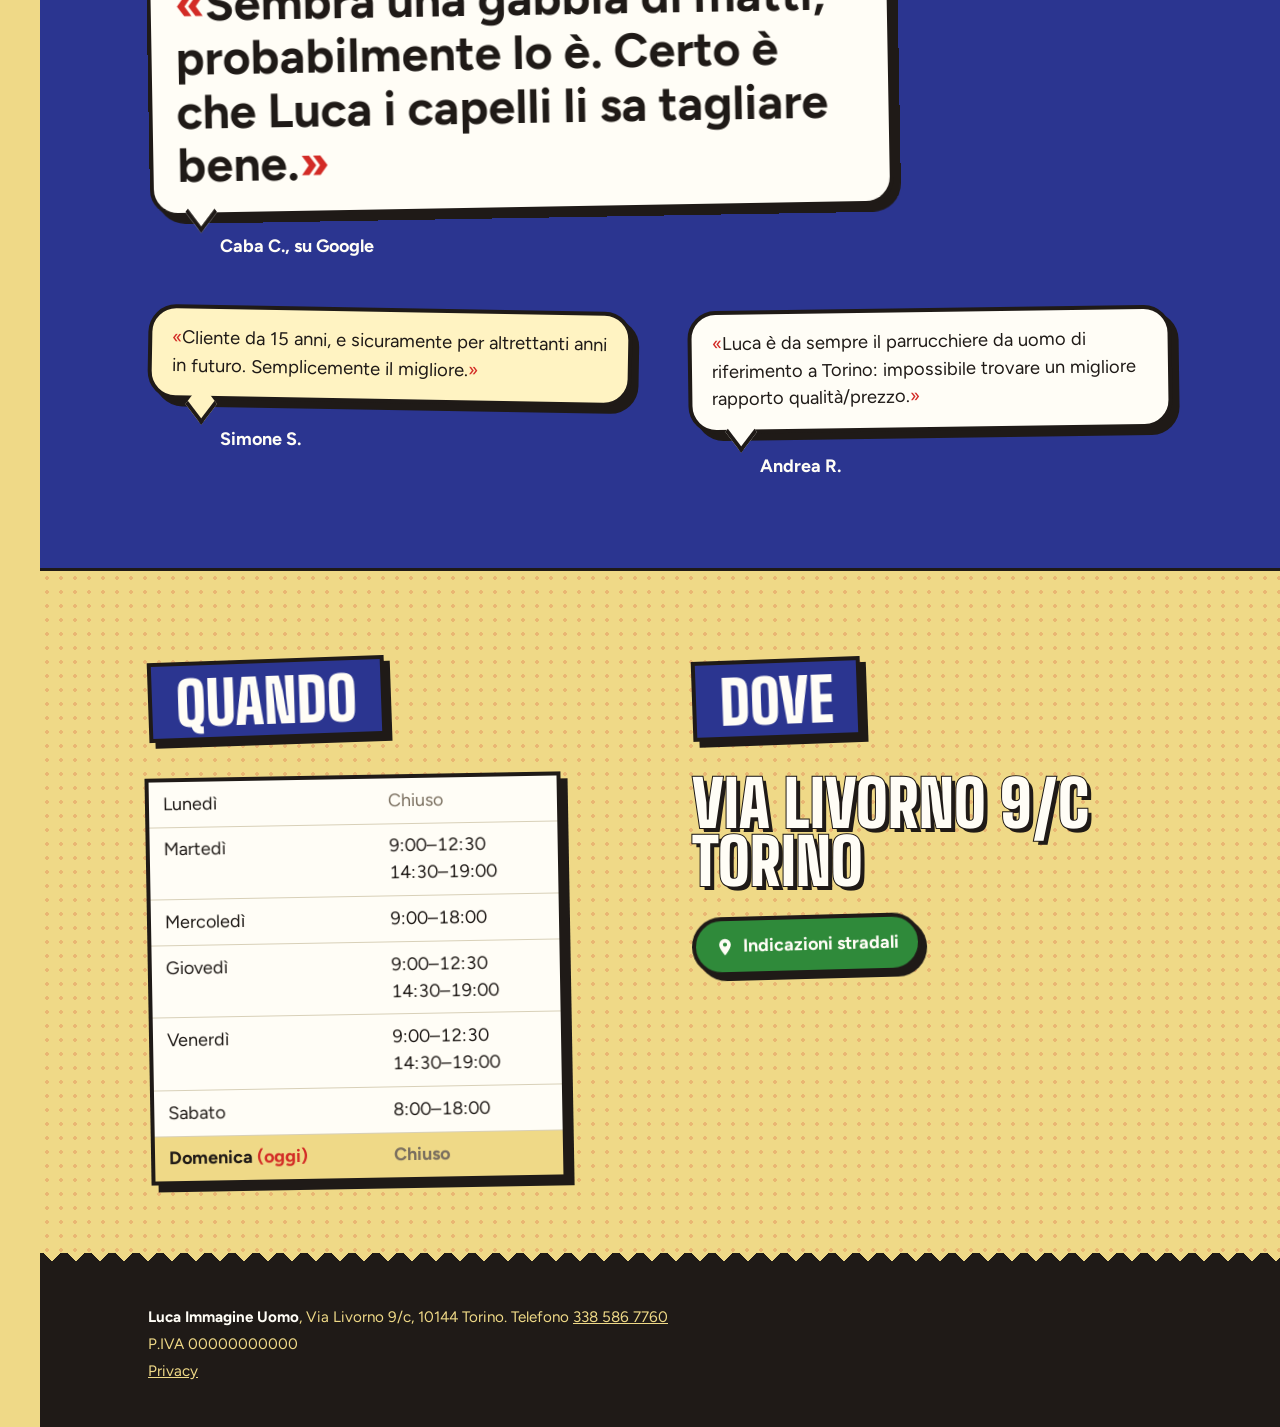
==== commit 1965ee88: "Frasi orario come prima, descrizione barra più chiara, ricarica nei giorni di chiusura Co-Authored-B" ====
--- a/index.html
+++ b/index.html
@@ -54,7 +54,7 @@
 
     <div>
       <p class="sotto">Parrucchiere da uomo a Torino, in <span class="nowrap">Via Livorno 9/c</span>.</p>
-      <p class="nota" id="nota">La barra qui a sinistra è la vita di Luca: si scarica durante la giornata di lavoro.</p>
+      <p class="nota" id="nota">La barra a sinistra è l'energia di Luca: si scarica durante la giornata di lavoro.</p>
 
       <p class="recensioni-link"><a href="https://www.google.com/maps/search/?api=1&amp;query=Luca+Immagine+Uomo+Via+Livorno+9c+Torino" rel="noopener">4,8 su 5 con 175 recensioni su Google</a></p>
 
@@ -223,16 +223,16 @@
       titolo = "Aperto adesso, fino alle " + bello(fascia[1]);
       poi = prossima(minuti(fascia[1]) - 1);
       if (poi) {
-        frase = (poi.oggi ? "Poi Luca va a mangiare: respawn " : "Poi le forbici riposano: respawn ") + poi.testo + ".";
+        frase = (poi.oggi ? "Poi Luca va a mangiare: si riapre " : "Poi le forbici riposano: si riapre ") + poi.testo + ".";
       }
     } else {
       titolo = "Chiuso adesso";
       poi = prossima(adesso);
       if (poi) {
-        if (!fasce.length) frase = "Server offline: respawn ";
-        else if (!poi.oggi) frase = "Le forbici riposano: respawn ";
-        else if (adesso < minuti(fasce[0][0])) frase = "Luca sta caricando la partita: si apre ";
-        else frase = "Luca è a pranzo: respawn ";
+        if (!fasce.length) frase = "Anche i barbieri riposano: si riapre ";
+        else if (!poi.oggi) frase = "Le forbici riposano: si riapre ";
+        else if (adesso < minuti(fasce[0][0])) frase = "Luca sta scaldando le forbici: si apre ";
+        else frase = "Luca è a pranzo: si riapre ";
         frase += poi.testo + ".";
       }
     }
@@ -250,19 +250,19 @@
     var hp = totale ? Math.round(resta / totale * 100) : 0;
     var ore = Math.floor(resta / 60), min = resta % 60;
     var durata = (ore ? ore + " h" : "") + (ore && min ? " " : "") + (min || !ore ? min + " min" : "");
-    var nota;
-    if (!totale) nota = "Vita di Luca: in ricarica. Oggi niente forbici.";
-    else if (resta === 0) nota = "Vita di Luca: 0%. Per oggi ha finito, stanotte si ricarica.";
-    else if (resta === totale) nota = "Vita di Luca: 100%. Oggi ha davanti " + durata + " di forbici.";
-    else if (aperto) nota = "Vita di Luca: " + hp + "%. Per oggi gli restano " + durata + " di forbici.";
-    else nota = "Vita di Luca: " + hp + "%, in pausa. Per oggi gli restano " + durata + " di forbici.";
+    var nota = "La barra a sinistra è l'energia di Luca per oggi: ";
+    if (!totale) nota = "La barra a sinistra è l'energia di Luca: oggi il negozio è chiuso e lui si ricarica.";
+    else if (resta === 0) nota += "0%. Per oggi ha finito di lavorare.";
+    else if (resta === totale) nota += "100%. Oggi lavora " + durata + ".";
+    else if (aperto) nota += hp + "%. Gli restano " + durata + " di lavoro.";
+    else nota += hp + "%. Adesso è in pausa, poi gli restano " + durata + " di lavoro.";
 
     var radice = document.documentElement;
     radice.style.setProperty("--hp", hp + "%");
     document.body.classList.toggle("vita-off", !totale);
     document.body.classList.toggle("vita-media", hp <= 50 && hp > 20);
     document.body.classList.toggle("vita-bassa", hp <= 20);
-    document.getElementById("nota").textContent = "La barra qui a sinistra: " + nota;
+    document.getElementById("nota").textContent = nota;
 
     var stato = document.getElementById("stato");
     var dentro = document.createElement("span");
--- a/style.css
+++ b/style.css
@@ -100,7 +100,8 @@
 }
 .vita-media .vita-piena { background: #f0b400; }
 .vita-bassa .vita-piena { background: var(--forbici); }
-.vita-off .vita-piena { height: 0; }
+/* giorno di chiusura: la barra si ricarica, dal basso verso l'alto, a ripetizione */
+.vita-off .vita-piena { height: 55%; background: #58a6ff; transition: none; }
 /* tacche ogni 10% e riflesso, sopra sia al pieno sia al vuoto */
 .vita::after {
   content: "";
@@ -113,6 +114,11 @@
 @media (prefers-reduced-motion: no-preference) {
   .aperto .vita-piena { animation: battito 1.6s ease-in-out infinite; }
   @keyframes battito { 50% { filter: brightness(1.25); } }
+  .vita-off .vita-piena { animation: ricarica 3.2s ease-in-out infinite; }
+  @keyframes ricarica {
+    0% { height: 5%; }
+    85%, 100% { height: 100%; }
+  }
 }
 
 /* ---------- Testa ---------- */
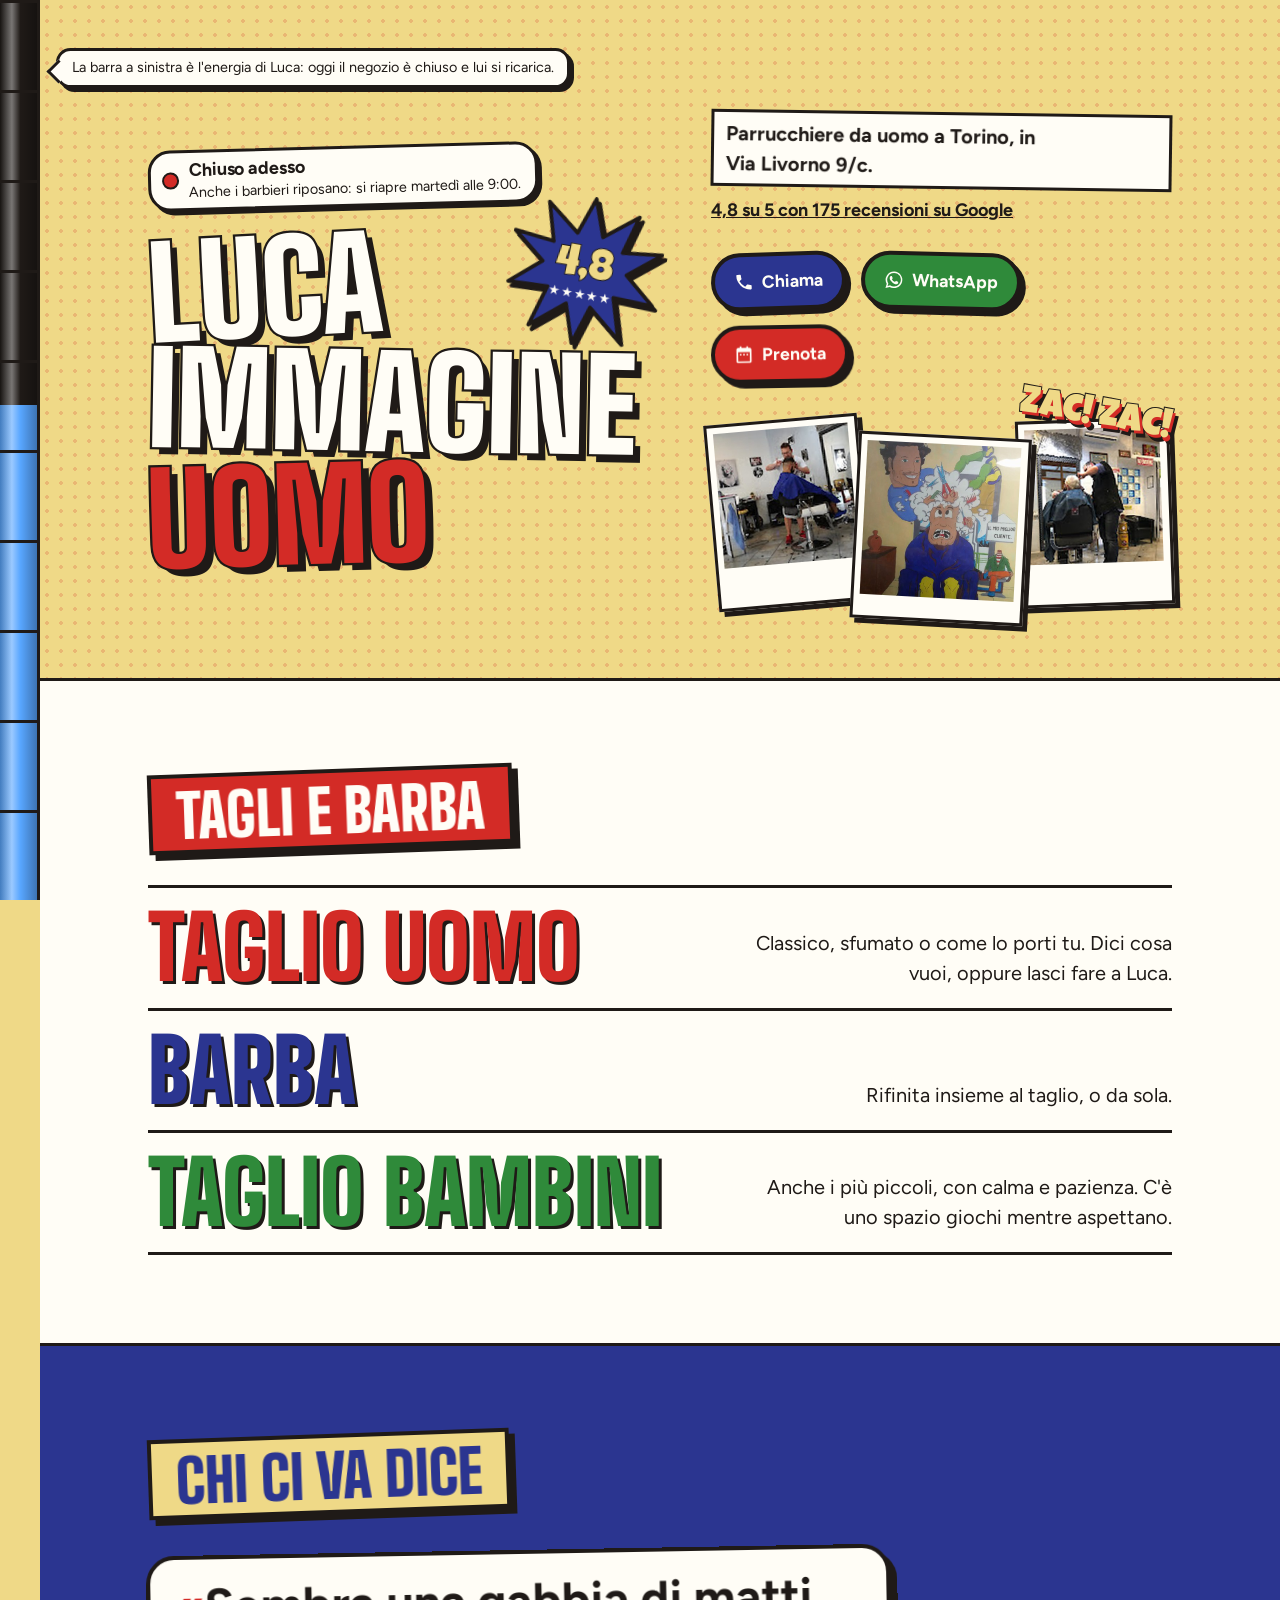
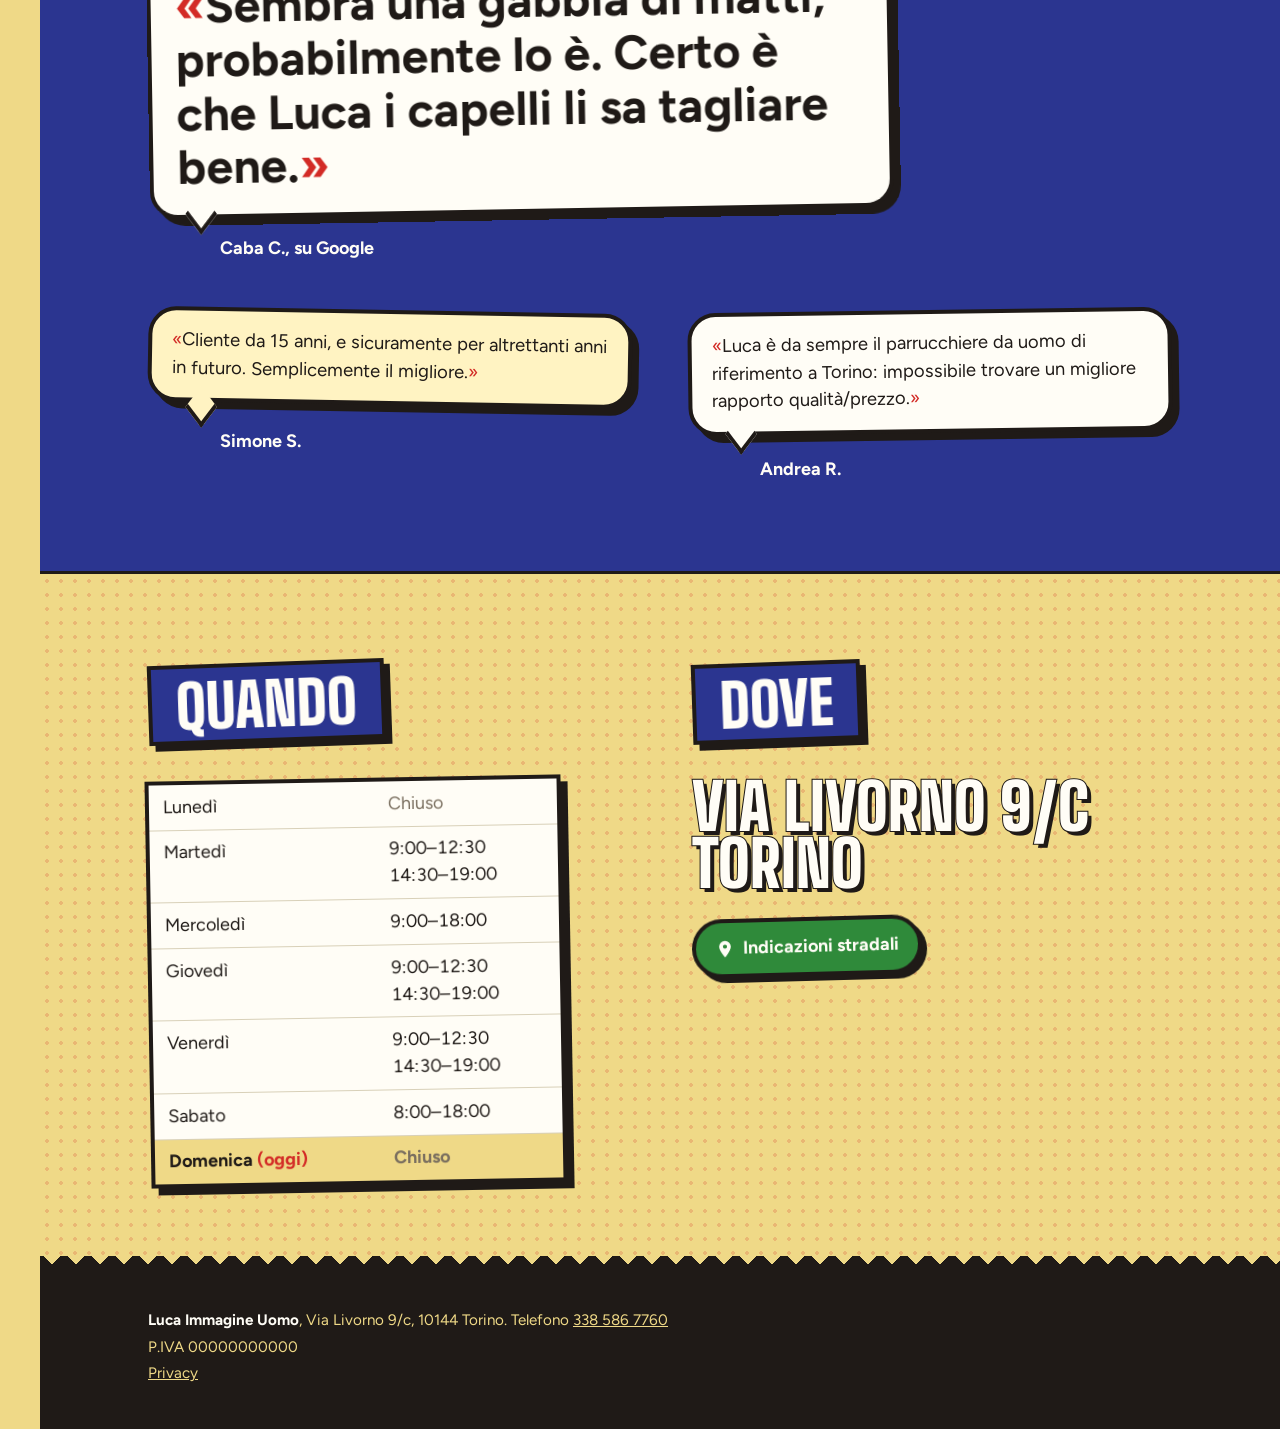
==== commit f5f5891f: "Descrizione della barra in una nuvoletta attaccata alla barra Co-Authored-By: Claude <noreply@anthro" ====
--- a/index.html
+++ b/index.html
@@ -40,6 +40,7 @@
 <div class="vita" aria-hidden="true"><div class="vita-piena"></div></div>
 
 <header class="testa">
+  <p class="nota" id="nota">La barra a sinistra è l'energia di Luca: si scarica durante la giornata di lavoro.</p>
   <div class="dentro">
     <div class="nome-scatola">
       <a class="stato" id="stato" href="#orari">Guarda gli orari</a>
@@ -54,7 +55,6 @@
 
     <div>
       <p class="sotto">Parrucchiere da uomo a Torino, in <span class="nowrap">Via Livorno 9/c</span>.</p>
-      <p class="nota" id="nota">La barra a sinistra è l'energia di Luca: si scarica durante la giornata di lavoro.</p>
 
       <p class="recensioni-link"><a href="https://www.google.com/maps/search/?api=1&amp;query=Luca+Immagine+Uomo+Via+Livorno+9c+Torino" rel="noopener">4,8 su 5 con 175 recensioni su Google</a></p>
 
--- a/style.css
+++ b/style.css
@@ -232,7 +232,32 @@
   transform: rotate(0.8deg);
 }
 .nowrap { white-space: nowrap; }
-.nota { font-size: 0.95rem; margin: 1rem 0 0; max-width: 34ch; }
+/* nuvoletta attaccata alla barra della vita, con la codina che la indica */
+.nota {
+  position: relative;
+  width: fit-content;
+  max-width: min(34rem, calc(100% - 28px));
+  margin: 0 0 1.5rem 16px;
+  padding: 0.45rem 0.8rem;
+  background: var(--nuvola);
+  border: var(--tratto);
+  border-radius: 0.9rem;
+  box-shadow: 4px 4px 0 var(--inchiostro);
+  font-size: 0.9rem;
+  line-height: 1.35;
+}
+.nota::before {
+  content: "";
+  position: absolute;
+  left: -9px;
+  top: 0.75rem;
+  width: 14px;
+  height: 14px;
+  background: var(--nuvola);
+  border-left: var(--tratto);
+  border-bottom: var(--tratto);
+  transform: rotate(45deg);
+}
 .recensioni-link { margin: 0.5rem 0 0; font-weight: 700; }
 
 /* ---------- Polaroid a colori + adesivo "Zac! Zac!" ---------- */
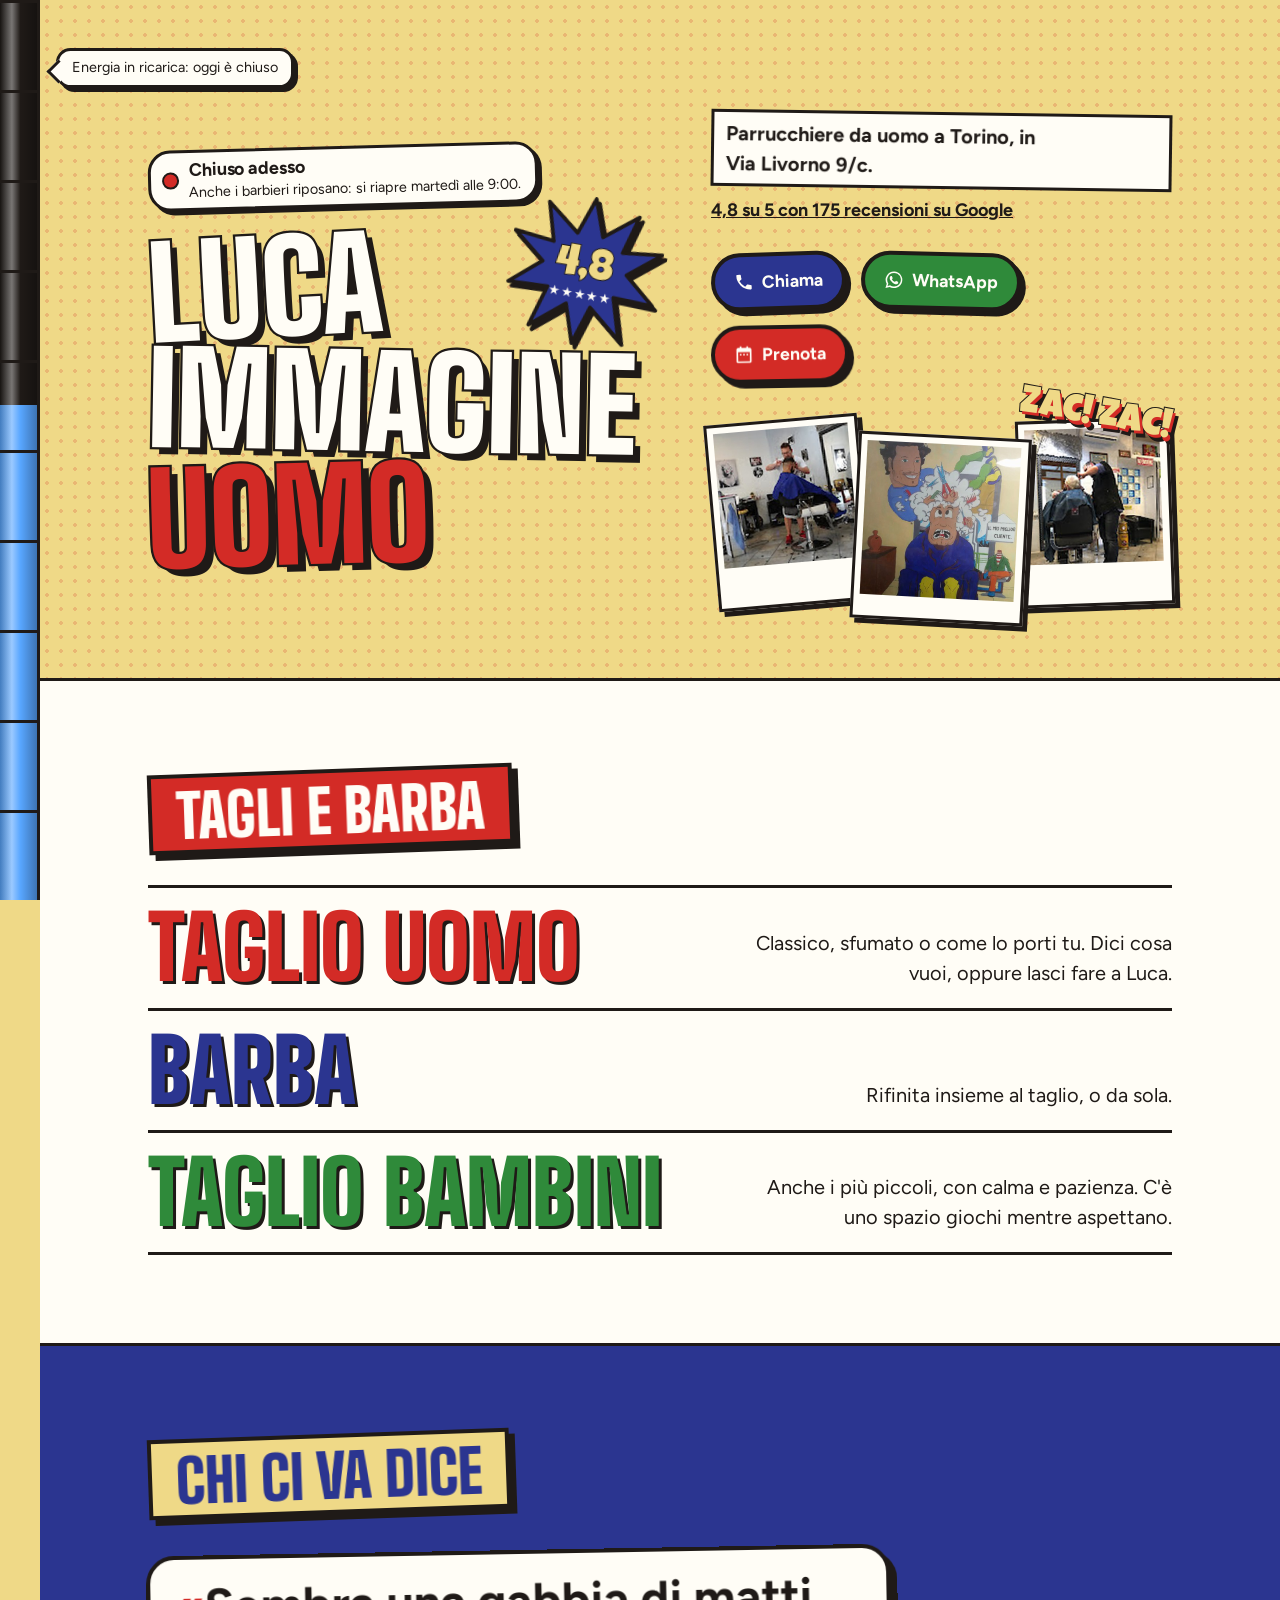
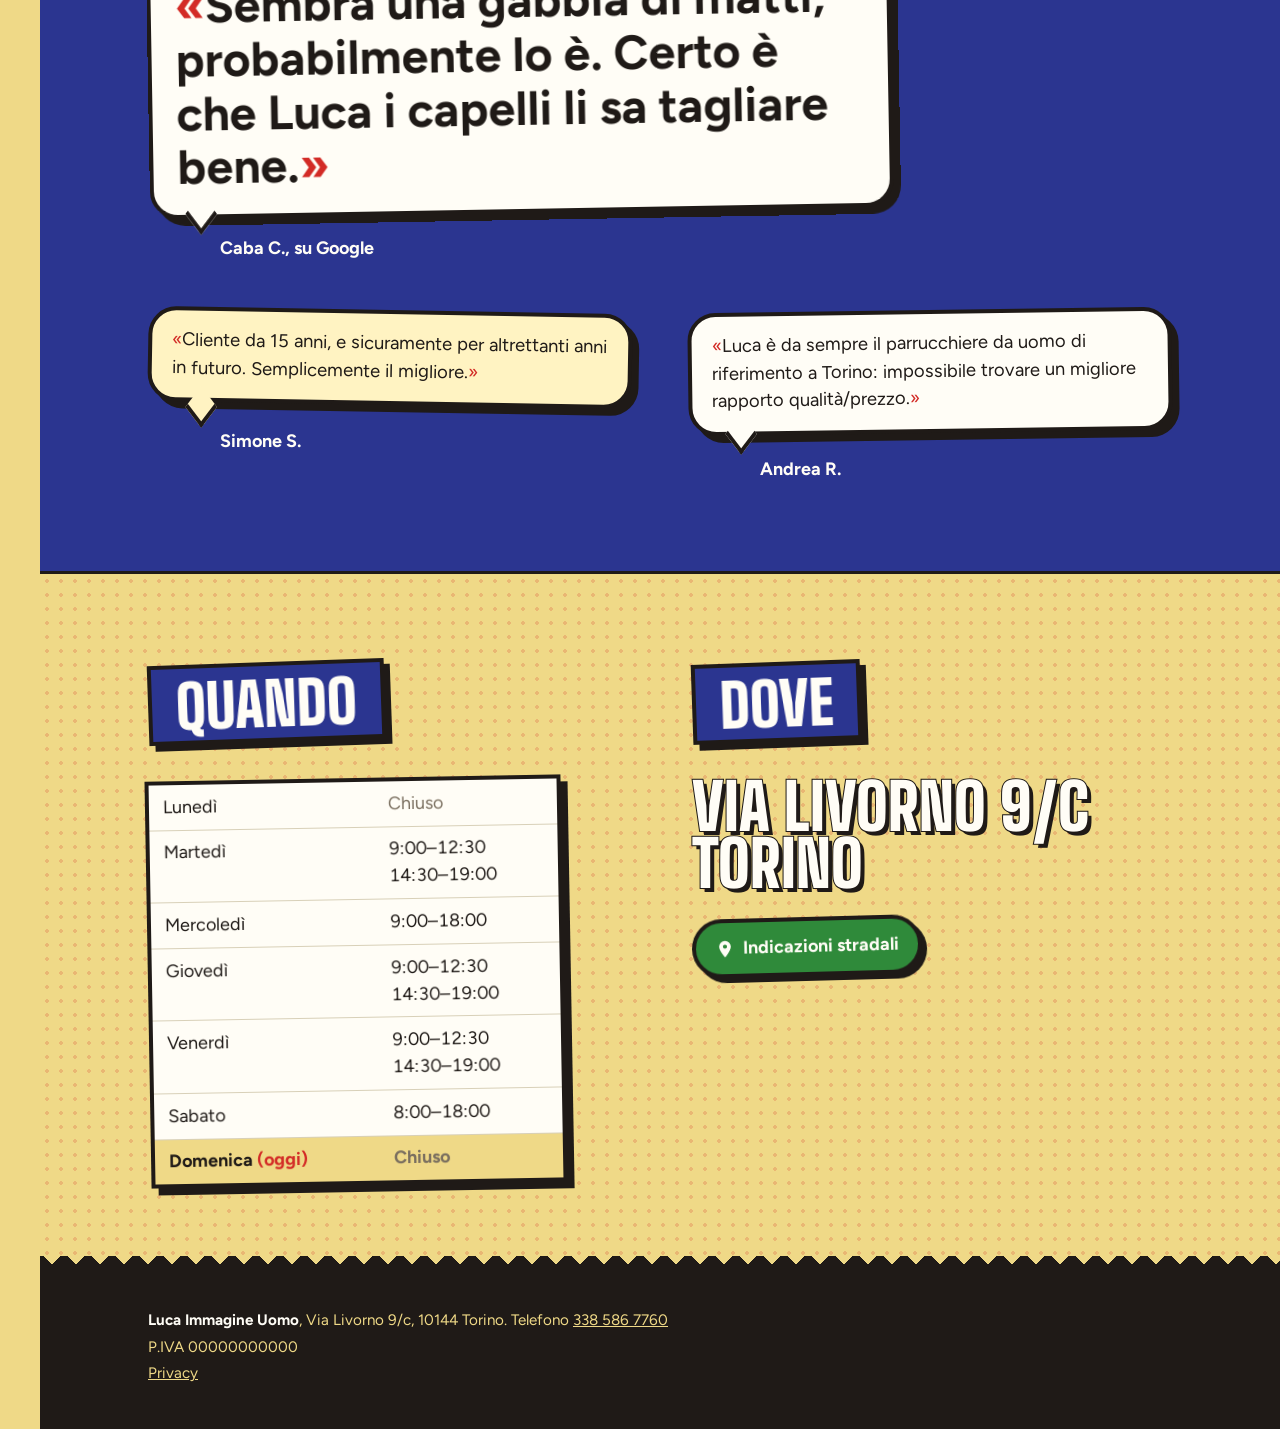
==== commit 1f802c82: "Nuvoletta della barra: solo energia rimasta Co-Authored-By: Claude <noreply@anthropic.com>" ====
--- a/index.html
+++ b/index.html
@@ -40,7 +40,7 @@
 <div class="vita" aria-hidden="true"><div class="vita-piena"></div></div>
 
 <header class="testa">
-  <p class="nota" id="nota">La barra a sinistra è l'energia di Luca: si scarica durante la giornata di lavoro.</p>
+  <p class="nota" id="nota">Energia rimasta della giornata</p>
   <div class="dentro">
     <div class="nome-scatola">
       <a class="stato" id="stato" href="#orari">Guarda gli orari</a>
@@ -248,14 +248,7 @@
       resta += Math.max(0, a - Math.max(da, adesso));
     });
     var hp = totale ? Math.round(resta / totale * 100) : 0;
-    var ore = Math.floor(resta / 60), min = resta % 60;
-    var durata = (ore ? ore + " h" : "") + (ore && min ? " " : "") + (min || !ore ? min + " min" : "");
-    var nota = "La barra a sinistra è l'energia di Luca per oggi: ";
-    if (!totale) nota = "La barra a sinistra è l'energia di Luca: oggi il negozio è chiuso e lui si ricarica.";
-    else if (resta === 0) nota += "0%. Per oggi ha finito di lavorare.";
-    else if (resta === totale) nota += "100%. Oggi lavora " + durata + ".";
-    else if (aperto) nota += hp + "%. Gli restano " + durata + " di lavoro.";
-    else nota += hp + "%. Adesso è in pausa, poi gli restano " + durata + " di lavoro.";
+    var nota = totale ? "Energia rimasta della giornata: " + hp + "%" : "Energia in ricarica: oggi è chiuso";
 
     var radice = document.documentElement;
     radice.style.setProperty("--hp", hp + "%");
